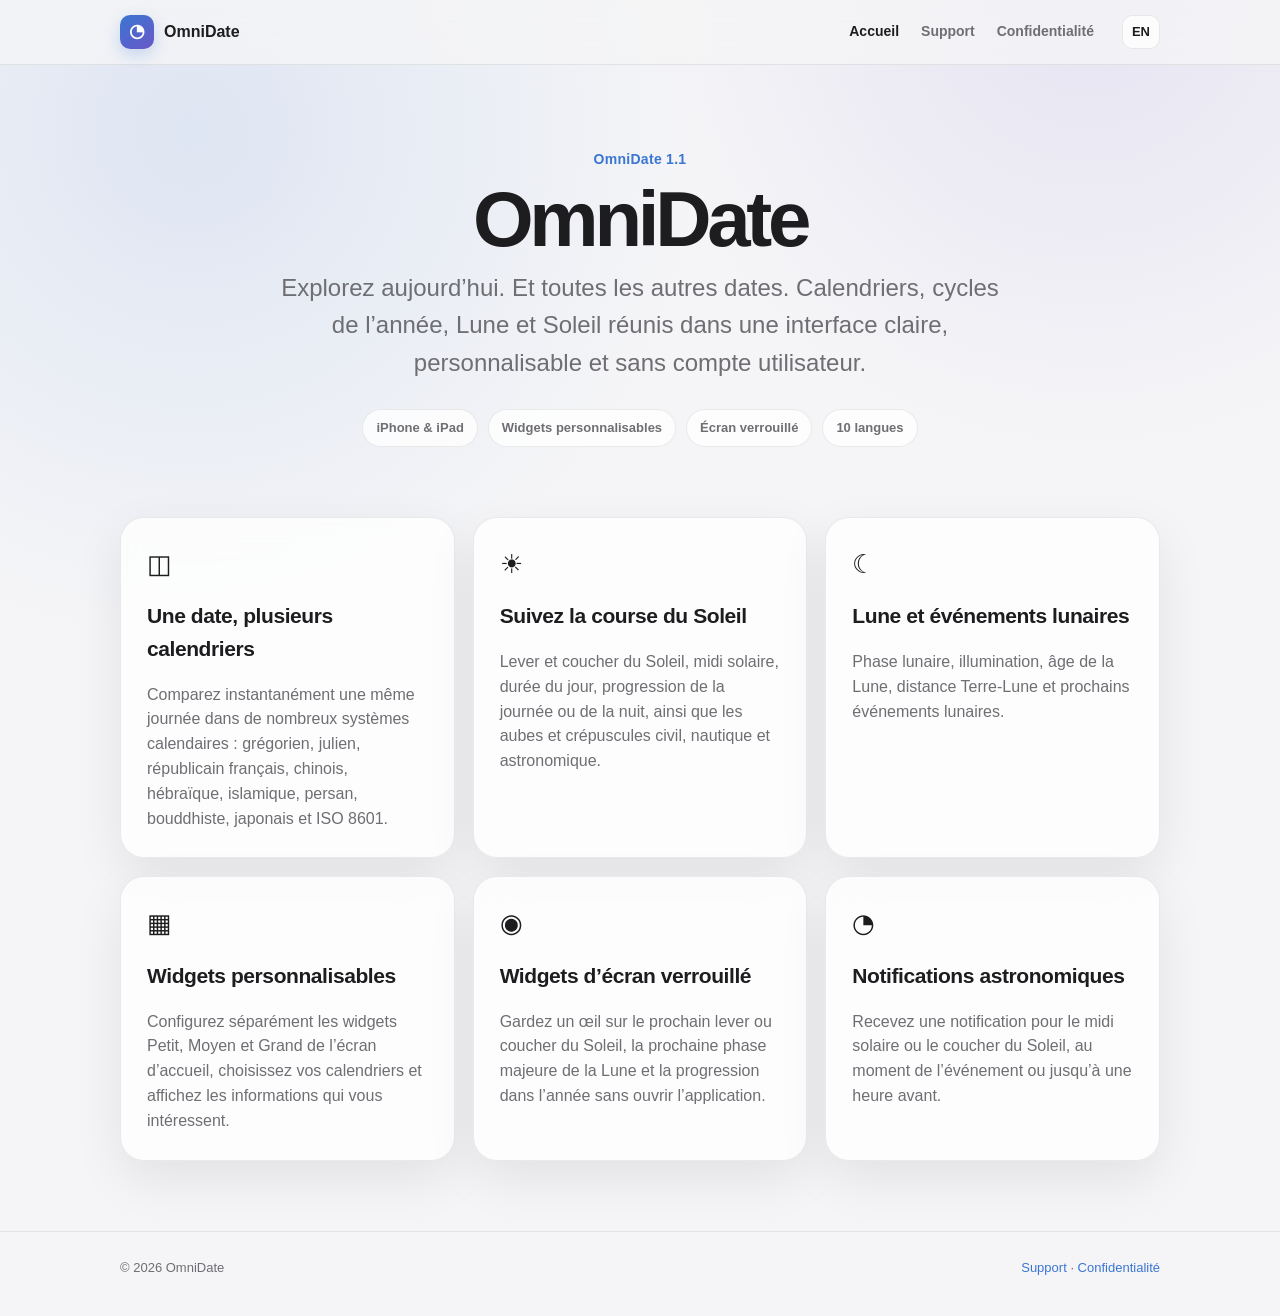
==== index.html @ 92272b12 "Update index for OmniDate 1.1" ====
<!doctype html>
<html lang="fr">
<head>
  <meta charset="utf-8">
  <meta name="viewport" content="width=device-width, initial-scale=1">
  <meta name="description" content="OmniDate — calendriers, Lune, Soleil, widgets et repères temporels sur iPhone et iPad.">
  <title>OmniDate</title>
  <link rel="stylesheet" href="styles.css">
</head>
<body>

<header>
  <div class="wrap">
    <nav aria-label="Navigation principale">
      <a class="brand" href="index.html">
        <span class="logo">◔</span>
        <span>OmniDate</span>
      </a>
      <a class="navlink active" href="index.html">
        <span data-lang="fr">Accueil</span><span data-lang="en">Home</span>
      </a>
      <a class="navlink" href="support.html">Support</a>
      <a class="navlink" href="privacy.html">
        <span data-lang="fr">Confidentialité</span><span data-lang="en">Privacy</span>
      </a>
      <button id="langButton" class="lang" type="button" aria-label="Changer de langue">EN</button>
    </nav>
  </div>
</header>

<main>
  <section class="hero wrap">
    <div class="eyebrow">OmniDate 1.1</div>
    <h1>OmniDate</h1>

    <p class="lead" data-lang="fr">
      Explorez aujourd’hui. Et toutes les autres dates. Calendriers, cycles de l’année,
      Lune et Soleil réunis dans une interface claire, personnalisable et sans compte utilisateur.
    </p>
    <p class="lead" data-lang="en">
      Explore today. And every other date. Calendars, progress through the year,
      Moon and Sun information brought together in a clear, customizable interface with no account required.
    </p>

    <div class="pills">
      <span class="pill">iPhone &amp; iPad</span>
      <span class="pill"><span data-lang="fr">Widgets personnalisables</span><span data-lang="en">Customizable widgets</span></span>
      <span class="pill"><span data-lang="fr">Écran verrouillé</span><span data-lang="en">Lock Screen</span></span>
      <span class="pill"><span data-lang="fr">10 langues</span><span data-lang="en">10 languages</span></span>
    </div>
  </section>

  <section class="wrap grid">
    <article class="card">
      <div class="icon">◫</div>
      <h2 data-lang="fr">Une date, plusieurs calendriers</h2>
      <h2 data-lang="en">One date, multiple calendars</h2>
      <p data-lang="fr">
        Comparez instantanément une même journée dans de nombreux systèmes calendaires :
        grégorien, julien, républicain français, chinois, hébraïque, islamique, persan,
        bouddhiste, japonais et ISO 8601.
      </p>
      <p data-lang="en">
        Instantly compare the same day across many calendar systems, including Gregorian,
        Julian, French Republican, Chinese, Hebrew, Islamic, Persian, Buddhist, Japanese and ISO 8601.
      </p>
    </article>

    <article class="card">
      <div class="icon">☀</div>
      <h2 data-lang="fr">Suivez la course du Soleil</h2>
      <h2 data-lang="en">Follow the Sun</h2>
      <p data-lang="fr">
        Lever et coucher du Soleil, midi solaire, durée du jour, progression de la journée
        ou de la nuit, ainsi que les aubes et crépuscules civil, nautique et astronomique.
      </p>
      <p data-lang="en">
        Sunrise, sunset, solar noon, day length, daytime or nighttime progress,
        plus civil, nautical and astronomical dawn and dusk.
      </p>
    </article>

    <article class="card">
      <div class="icon">☾</div>
      <h2 data-lang="fr">Lune et événements lunaires</h2>
      <h2 data-lang="en">Moon and lunar events</h2>
      <p data-lang="fr">
        Phase lunaire, illumination, âge de la Lune, distance Terre-Lune
        et prochains événements lunaires.
      </p>
      <p data-lang="en">
        Lunar phase, illumination, Moon age, Earth-Moon distance
        and upcoming lunar events.
      </p>
    </article>

    <article class="card">
      <div class="icon">▦</div>
      <h2 data-lang="fr">Widgets personnalisables</h2>
      <h2 data-lang="en">Customizable widgets</h2>
      <p data-lang="fr">
        Configurez séparément les widgets Petit, Moyen et Grand de l’écran d’accueil,
        choisissez vos calendriers et affichez les informations qui vous intéressent.
      </p>
      <p data-lang="en">
        Configure Small, Medium and Large Home Screen widgets independently,
        choose your calendars and display the information that matters to you.
      </p>
    </article>

    <article class="card">
      <div class="icon">◉</div>
      <h2 data-lang="fr">Widgets d’écran verrouillé</h2>
      <h2 data-lang="en">Lock Screen widgets</h2>
      <p data-lang="fr">
        Gardez un œil sur le prochain lever ou coucher du Soleil, la prochaine phase majeure
        de la Lune et la progression dans l’année sans ouvrir l’application.
      </p>
      <p data-lang="en">
        Check the next sunrise or sunset, the next major Moon phase and progress through the year
        without opening the app.
      </p>
    </article>

    <article class="card">
      <div class="icon">◔</div>
      <h2 data-lang="fr">Notifications astronomiques</h2>
      <h2 data-lang="en">Astronomical notifications</h2>
      <p data-lang="fr">
        Recevez une notification pour le midi solaire ou le coucher du Soleil,
        au moment de l’événement ou jusqu’à une heure avant.
      </p>
      <p data-lang="en">
        Receive notifications for solar noon or sunset,
        either at the event or up to one hour beforehand.
      </p>
    </article>
  </section>
</main>

<footer>
  <div class="wrap footerrow">
    <span>© 2026 OmniDate</span>
    <span>
      <a href="support.html">Support</a> ·
      <a href="privacy.html"><span data-lang="fr">Confidentialité</span><span data-lang="en">Privacy</span></a>
    </span>
  </div>
</footer>

<script src="site.js"></script>
</body>
</html>
---- styles.css ----
:root {
  color-scheme: light dark;
  --bg: #f5f5f7;
  --card: rgba(255,255,255,.78);
  --text: #1d1d1f;
  --muted: #6e6e73;
  --line: rgba(0,0,0,.08);
  --accent: #3a76d2;
  --accent2: #6957c8;
  --shadow: 0 18px 50px rgba(0,0,0,.08);
}

@media (prefers-color-scheme: dark) {
  :root {
    --bg: #0d0d0f;
    --card: rgba(28,28,30,.82);
    --text: #f5f5f7;
    --muted: #a1a1a6;
    --line: rgba(255,255,255,.10);
    --shadow: 0 18px 50px rgba(0,0,0,.30);
  }
}

* { box-sizing: border-box; }

html { scroll-behavior: smooth; }

body {
  margin: 0;
  font-family: -apple-system, BlinkMacSystemFont, "Segoe UI", Roboto, Helvetica, Arial, sans-serif;
  color: var(--text);
  background:
    radial-gradient(circle at 15% 10%, rgba(58,118,210,.12), transparent 32rem),
    radial-gradient(circle at 85% 0%, rgba(105,87,200,.11), transparent 28rem),
    var(--bg);
  line-height: 1.55;
}

a { color: var(--accent); text-decoration: none; }
a:hover { text-decoration: underline; }

.wrap {
  width: min(1040px, calc(100% - 40px));
  margin: 0 auto;
}

header {
  position: sticky;
  top: 0;
  z-index: 20;
  backdrop-filter: blur(18px);
  -webkit-backdrop-filter: blur(18px);
  background: color-mix(in srgb, var(--bg) 78%, transparent);
  border-bottom: 1px solid var(--line);
}

nav {
  min-height: 64px;
  display: flex;
  align-items: center;
  gap: 22px;
}

.brand {
  display: inline-flex;
  align-items: center;
  gap: 10px;
  margin-right: auto;
  font-weight: 700;
  color: var(--text);
}

.brand:hover { text-decoration: none; }

.logo {
  width: 34px;
  height: 34px;
  border-radius: 10px;
  display: grid;
  place-items: center;
  background: linear-gradient(145deg, var(--accent), var(--accent2));
  color: white;
  box-shadow: 0 6px 16px rgba(58,118,210,.24);
  font-size: 18px;
}

.navlink {
  color: var(--muted);
  font-size: 14px;
  font-weight: 600;
}

.navlink.active { color: var(--text); }

.hero {
  padding: 84px 0 50px;
  text-align: center;
}

.eyebrow {
  color: var(--accent);
  font-weight: 700;
  letter-spacing: .02em;
  font-size: 14px;
}

h1 {
  margin: 10px 0 12px;
  font-size: clamp(46px, 8vw, 78px);
  line-height: .98;
  letter-spacing: -.055em;
}

.lead {
  width: min(720px, 100%);
  margin: 0 auto;
  color: var(--muted);
  font-size: clamp(19px, 2.4vw, 24px);
}

.pills {
  margin-top: 28px;
  display: flex;
  flex-wrap: wrap;
  gap: 10px;
  justify-content: center;
}

.pill {
  border: 1px solid var(--line);
  background: var(--card);
  border-radius: 999px;
  padding: 8px 13px;
  color: var(--muted);
  font-size: 13px;
  font-weight: 600;
}

.grid {
  display: grid;
  grid-template-columns: repeat(3, 1fr);
  gap: 18px;
  padding: 20px 0 70px;
}

.card {
  border: 1px solid var(--line);
  background: var(--card);
  border-radius: 24px;
  padding: 26px;
  box-shadow: var(--shadow);
  backdrop-filter: blur(16px);
  -webkit-backdrop-filter: blur(16px);
}

.card h2, .content h1, .content h2 { letter-spacing: -.02em; }
.card h2 { margin-top: 0; font-size: 21px; }
.card p { margin-bottom: 0; color: var(--muted); }

.icon {
  font-size: 26px;
  margin-bottom: 16px;
}

.content {
  width: min(820px, calc(100% - 40px));
  margin: 58px auto 80px;
}

.content h1 {
  font-size: clamp(38px, 6vw, 56px);
  margin-bottom: 12px;
}

.content h2 {
  margin-top: 38px;
  font-size: 24px;
}

.content p, .content li {
  color: var(--muted);
}

.notice {
  margin: 24px 0;
  padding: 18px 20px;
  border-left: 4px solid var(--accent);
  background: var(--card);
  border-radius: 0 16px 16px 0;
}

.actions {
  display: flex;
  flex-wrap: wrap;
  gap: 12px;
  margin: 28px 0;
}

.button {
  display: inline-flex;
  align-items: center;
  justify-content: center;
  padding: 11px 16px;
  border-radius: 12px;
  background: var(--accent);
  color: white;
  font-weight: 700;
}

.button.secondary {
  color: var(--text);
  background: var(--card);
  border: 1px solid var(--line);
}

.button:hover { text-decoration: none; filter: brightness(.98); }

.lang {
  margin-left: 6px;
  border: 1px solid var(--line);
  background: var(--card);
  color: var(--text);
  border-radius: 10px;
  padding: 6px 9px;
  font: inherit;
  font-size: 13px;
  font-weight: 700;
  cursor: pointer;
}

[data-lang="en"] { display: none; }
body.en [data-lang="fr"] { display: none; }
body.en [data-lang="en"] { display: block; }
body.en span[data-lang="en"], body.en a[data-lang="en"] { display: inline; }

footer {
  border-top: 1px solid var(--line);
  color: var(--muted);
  font-size: 13px;
  padding: 26px 0 38px;
}

.footerrow {
  display: flex;
  justify-content: space-between;
  gap: 18px;
  flex-wrap: wrap;
}

@media (max-width: 760px) {
  nav { gap: 12px; }
  .navlink { display: none; }
  .grid { grid-template-columns: 1fr; }
  .hero { padding-top: 58px; }
  .card { padding: 22px; }
}
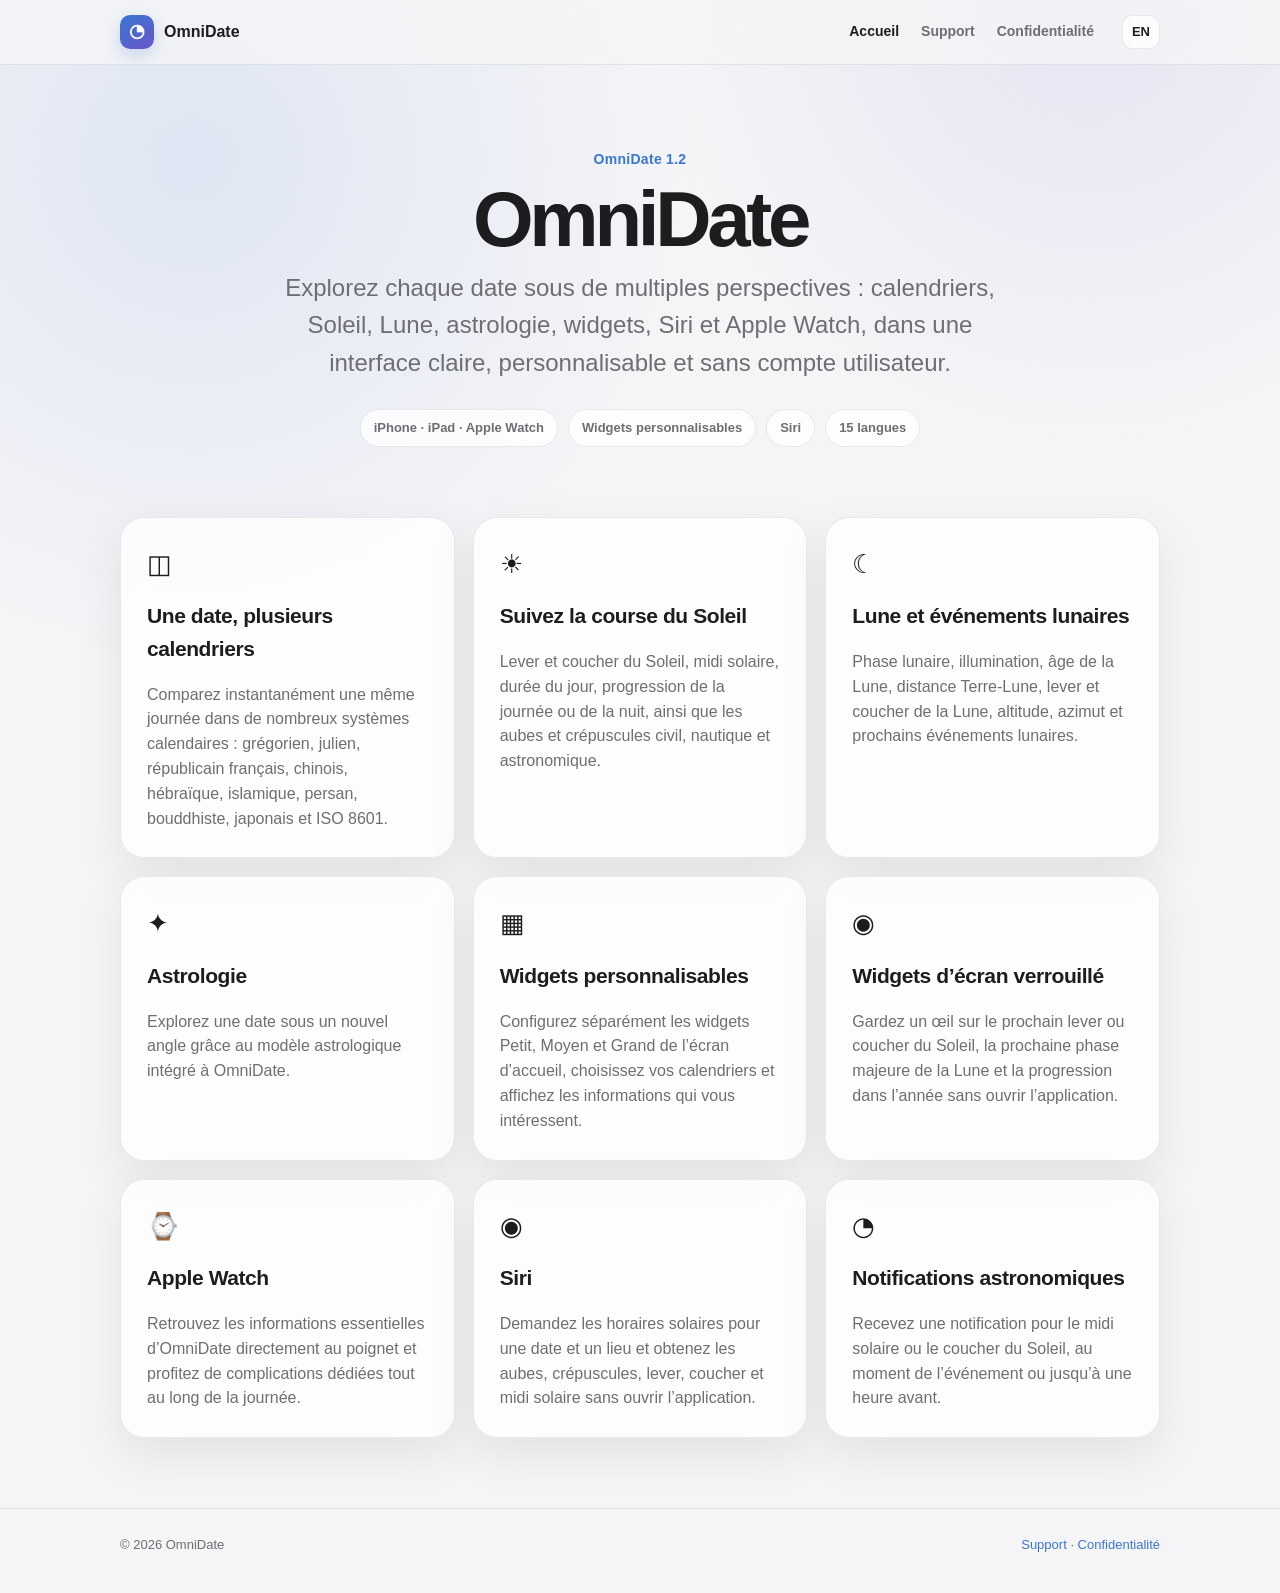
==== commit 27c5b1aa: "Add files via upload Update website for OmniDate 1.2" ====
--- a/index.html
+++ b/index.html
@@ -3,7 +3,7 @@
 <head>
   <meta charset="utf-8">
   <meta name="viewport" content="width=device-width, initial-scale=1">
-  <meta name="description" content="OmniDate — calendriers, Lune, Soleil, widgets et repères temporels sur iPhone et iPad.">
+  <meta name="description" content="OmniDate — calendriers, Soleil, Lune, astrologie, widgets, Siri et Apple Watch. Explorez chaque date sous de multiples perspectives.">
   <title>OmniDate</title>
   <link rel="stylesheet" href="styles.css">
 </head>
@@ -30,23 +30,23 @@
 
 <main>
   <section class="hero wrap">
-    <div class="eyebrow">OmniDate 1.1</div>
+    <div class="eyebrow">OmniDate 1.2</div>
     <h1>OmniDate</h1>
 
     <p class="lead" data-lang="fr">
-      Explorez aujourd’hui. Et toutes les autres dates. Calendriers, cycles de l’année,
-      Lune et Soleil réunis dans une interface claire, personnalisable et sans compte utilisateur.
+      Explorez chaque date sous de multiples perspectives : calendriers, Soleil, Lune, astrologie,
+      widgets, Siri et Apple Watch, dans une interface claire, personnalisable et sans compte utilisateur.
     </p>
     <p class="lead" data-lang="en">
-      Explore today. And every other date. Calendars, progress through the year,
-      Moon and Sun information brought together in a clear, customizable interface with no account required.
+      Explore every date from multiple perspectives: calendars, Sun, Moon, astrology,
+      widgets, Siri and Apple Watch, in a clear, customizable interface with no account required.
     </p>
 
     <div class="pills">
-      <span class="pill">iPhone &amp; iPad</span>
+      <span class="pill">iPhone · iPad · Apple Watch</span>
       <span class="pill"><span data-lang="fr">Widgets personnalisables</span><span data-lang="en">Customizable widgets</span></span>
-      <span class="pill"><span data-lang="fr">Écran verrouillé</span><span data-lang="en">Lock Screen</span></span>
-      <span class="pill"><span data-lang="fr">10 langues</span><span data-lang="en">10 languages</span></span>
+      <span class="pill">Siri</span>
+      <span class="pill"><span data-lang="fr">15 langues</span><span data-lang="en">15 languages</span></span>
     </div>
   </section>
 
@@ -85,12 +85,24 @@
       <h2 data-lang="fr">Lune et événements lunaires</h2>
       <h2 data-lang="en">Moon and lunar events</h2>
       <p data-lang="fr">
-        Phase lunaire, illumination, âge de la Lune, distance Terre-Lune
-        et prochains événements lunaires.
+        Phase lunaire, illumination, âge de la Lune, distance Terre-Lune,
+        lever et coucher de la Lune, altitude, azimut et prochains événements lunaires.
       </p>
       <p data-lang="en">
-        Lunar phase, illumination, Moon age, Earth-Moon distance
-        and upcoming lunar events.
+        Lunar phase, illumination, Moon age, Earth-Moon distance,
+        moonrise, moonset, altitude, azimuth and upcoming lunar events.
+      </p>
+    </article>
+
+    <article class="card">
+      <div class="icon">✦</div>
+      <h2 data-lang="fr">Astrologie</h2>
+      <h2 data-lang="en">Astrology</h2>
+      <p data-lang="fr">
+        Explorez une date sous un nouvel angle grâce au modèle astrologique intégré à OmniDate.
+      </p>
+      <p data-lang="en">
+        Explore a date from a new perspective with OmniDate’s built-in astrology model.
       </p>
     </article>
 
@@ -123,6 +135,32 @@
     </article>
 
     <article class="card">
+      <div class="icon">⌚</div>
+      <h2>Apple Watch</h2>
+      <p data-lang="fr">
+        Retrouvez les informations essentielles d’OmniDate directement au poignet
+        et profitez de complications dédiées tout au long de la journée.
+      </p>
+      <p data-lang="en">
+        Access essential OmniDate information right on your wrist
+        and use dedicated complications throughout the day.
+      </p>
+    </article>
+
+    <article class="card">
+      <div class="icon">◉</div>
+      <h2>Siri</h2>
+      <p data-lang="fr">
+        Demandez les horaires solaires pour une date et un lieu et obtenez
+        les aubes, crépuscules, lever, coucher et midi solaire sans ouvrir l’application.
+      </p>
+      <p data-lang="en">
+        Ask for solar times for any date and location and get dawn, dusk,
+        sunrise, sunset and solar noon without opening the app.
+      </p>
+    </article>
+
+    <article class="card">
       <div class="icon">◔</div>
       <h2 data-lang="fr">Notifications astronomiques</h2>
       <h2 data-lang="en">Astronomical notifications</h2>
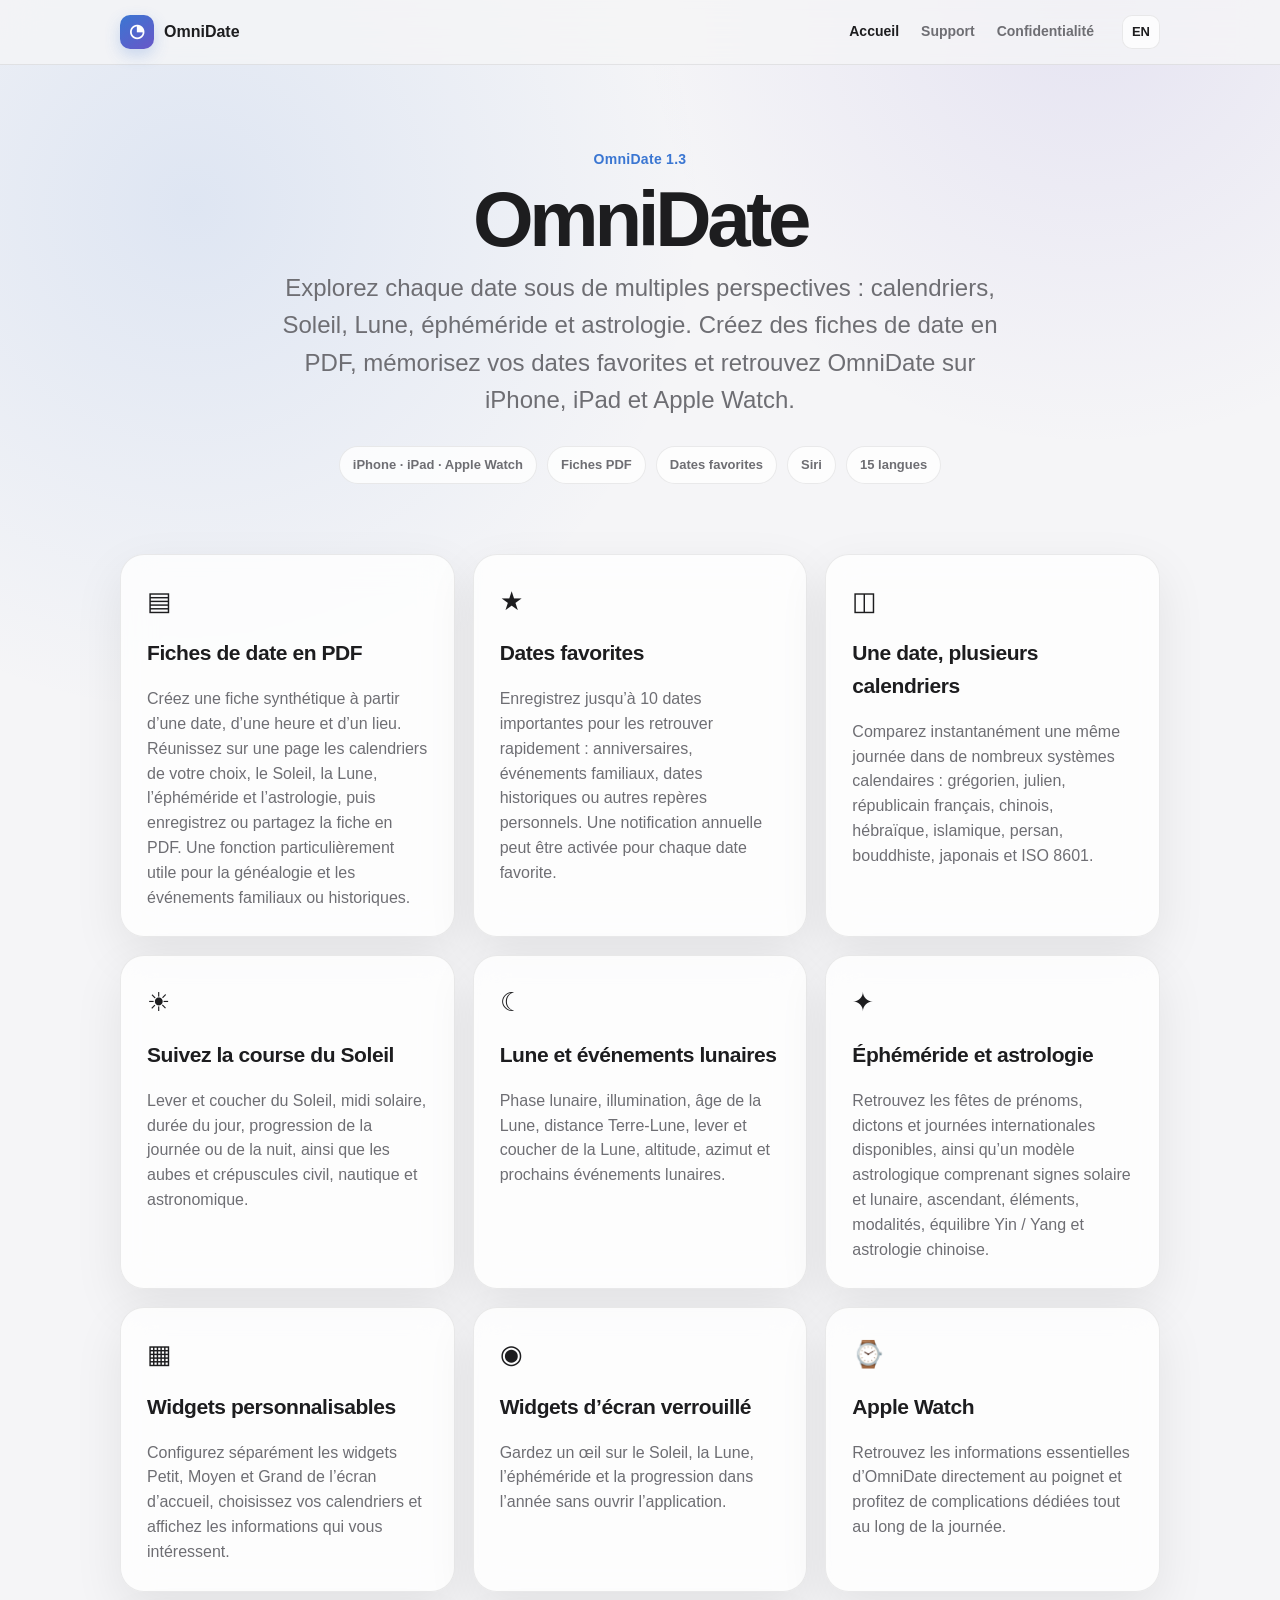
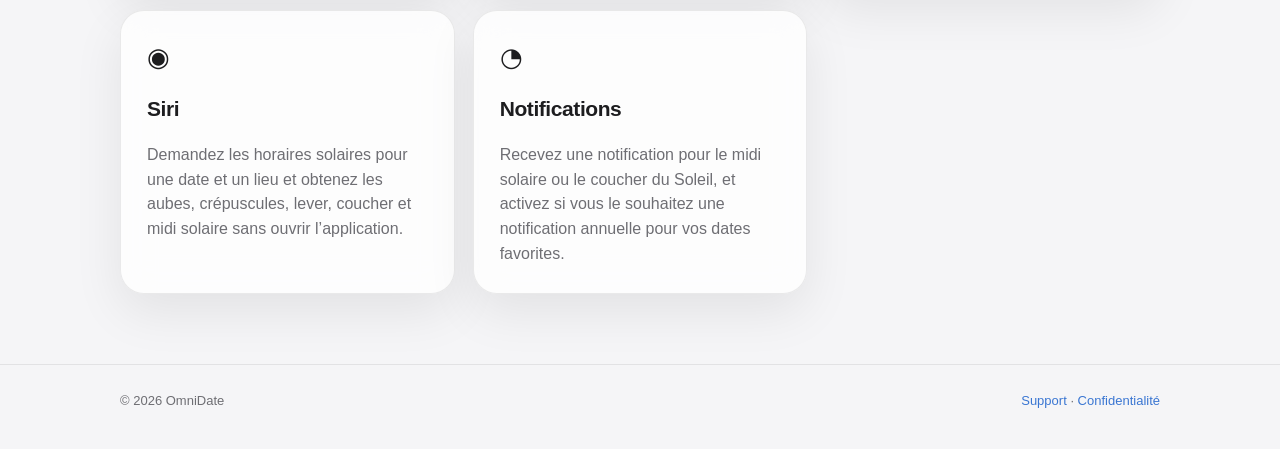
==== commit 579d8b65: "Version 1.3 (17)" ====
--- a/index.html
+++ b/index.html
@@ -3,7 +3,7 @@
 <head>
   <meta charset="utf-8">
   <meta name="viewport" content="width=device-width, initial-scale=1">
-  <meta name="description" content="OmniDate — calendriers, Soleil, Lune, astrologie, widgets, Siri et Apple Watch. Explorez chaque date sous de multiples perspectives.">
+  <meta name="description" content="OmniDate — calendriers, fiches de date PDF, dates favorites, Soleil, Lune, éphéméride, astrologie, widgets, Siri et Apple Watch.">
   <title>OmniDate</title>
   <link rel="stylesheet" href="styles.css">
 </head>
@@ -30,21 +30,22 @@
 
 <main>
   <section class="hero wrap">
-    <div class="eyebrow">OmniDate 1.2</div>
+    <div class="eyebrow">OmniDate 1.3</div>
     <h1>OmniDate</h1>
 
     <p class="lead" data-lang="fr">
-      Explorez chaque date sous de multiples perspectives : calendriers, Soleil, Lune, astrologie,
-      widgets, Siri et Apple Watch, dans une interface claire, personnalisable et sans compte utilisateur.
+      Explorez chaque date sous de multiples perspectives : calendriers, Soleil, Lune, éphéméride et astrologie.
+      Créez des fiches de date en PDF, mémorisez vos dates favorites et retrouvez OmniDate sur iPhone, iPad et Apple Watch.
     </p>
     <p class="lead" data-lang="en">
-      Explore every date from multiple perspectives: calendars, Sun, Moon, astrology,
-      widgets, Siri and Apple Watch, in a clear, customizable interface with no account required.
+      Explore every date from multiple perspectives: calendars, Sun, Moon, ephemeris and astrology.
+      Create PDF date sheets, save favourite dates and use OmniDate on iPhone, iPad and Apple Watch.
     </p>
 
     <div class="pills">
       <span class="pill">iPhone · iPad · Apple Watch</span>
-      <span class="pill"><span data-lang="fr">Widgets personnalisables</span><span data-lang="en">Customizable widgets</span></span>
+      <span class="pill"><span data-lang="fr">Fiches PDF</span><span data-lang="en">PDF date sheets</span></span>
+      <span class="pill"><span data-lang="fr">Dates favorites</span><span data-lang="en">Favourite dates</span></span>
       <span class="pill">Siri</span>
       <span class="pill"><span data-lang="fr">15 langues</span><span data-lang="en">15 languages</span></span>
     </div>
@@ -52,6 +53,39 @@
 
   <section class="wrap grid">
     <article class="card">
+      <div class="icon">▤</div>
+      <h2 data-lang="fr">Fiches de date en PDF</h2>
+      <h2 data-lang="en">PDF date sheets</h2>
+      <p data-lang="fr">
+        Créez une fiche synthétique à partir d’une date, d’une heure et d’un lieu.
+        Réunissez sur une page les calendriers de votre choix, le Soleil, la Lune,
+        l’éphéméride et l’astrologie, puis enregistrez ou partagez la fiche en PDF.
+        Une fonction particulièrement utile pour la généalogie et les événements familiaux ou historiques.
+      </p>
+      <p data-lang="en">
+        Create a clear date sheet from a date, time and place. Bring together your chosen calendars,
+        Sun, Moon, ephemeris and astrology on one page, then save or share it as a PDF.
+        It is especially useful for genealogy and family or historical events.
+      </p>
+    </article>
+
+    <article class="card">
+      <div class="icon">★</div>
+      <h2 data-lang="fr">Dates favorites</h2>
+      <h2 data-lang="en">Favourite dates</h2>
+      <p data-lang="fr">
+        Enregistrez jusqu’à 10 dates importantes pour les retrouver rapidement :
+        anniversaires, événements familiaux, dates historiques ou autres repères personnels.
+        Une notification annuelle peut être activée pour chaque date favorite.
+      </p>
+      <p data-lang="en">
+        Save up to 10 important dates for quick access: birthdays, family events,
+        historical dates or other personal milestones. An annual notification can be enabled
+        for each favourite date.
+      </p>
+    </article>
+
+    <article class="card">
       <div class="icon">◫</div>
       <h2 data-lang="fr">Une date, plusieurs calendriers</h2>
       <h2 data-lang="en">One date, multiple calendars</h2>
@@ -96,13 +130,17 @@
 
     <article class="card">
       <div class="icon">✦</div>
-      <h2 data-lang="fr">Astrologie</h2>
-      <h2 data-lang="en">Astrology</h2>
-      <p data-lang="fr">
-        Explorez une date sous un nouvel angle grâce au modèle astrologique intégré à OmniDate.
-      </p>
-      <p data-lang="en">
-        Explore a date from a new perspective with OmniDate’s built-in astrology model.
+      <h2 data-lang="fr">Éphéméride et astrologie</h2>
+      <h2 data-lang="en">Ephemeris and astrology</h2>
+      <p data-lang="fr">
+        Retrouvez les fêtes de prénoms, dictons et journées internationales disponibles,
+        ainsi qu’un modèle astrologique comprenant signes solaire et lunaire, ascendant,
+        éléments, modalités, équilibre Yin / Yang et astrologie chinoise.
+      </p>
+      <p data-lang="en">
+        View available name days, sayings and international observances, together with
+        astrology information including Sun and Moon signs, Ascendant, elements, modalities,
+        Yin / Yang balance and Chinese astrology.
       </p>
     </article>
 
@@ -125,11 +163,11 @@
       <h2 data-lang="fr">Widgets d’écran verrouillé</h2>
       <h2 data-lang="en">Lock Screen widgets</h2>
       <p data-lang="fr">
-        Gardez un œil sur le prochain lever ou coucher du Soleil, la prochaine phase majeure
-        de la Lune et la progression dans l’année sans ouvrir l’application.
-      </p>
-      <p data-lang="en">
-        Check the next sunrise or sunset, the next major Moon phase and progress through the year
+        Gardez un œil sur le Soleil, la Lune, l’éphéméride et la progression dans l’année
+        sans ouvrir l’application.
+      </p>
+      <p data-lang="en">
+        Keep an eye on Sun, Moon, ephemeris information and progress through the year
         without opening the app.
       </p>
     </article>
@@ -162,15 +200,15 @@
 
     <article class="card">
       <div class="icon">◔</div>
-      <h2 data-lang="fr">Notifications astronomiques</h2>
-      <h2 data-lang="en">Astronomical notifications</h2>
+      <h2 data-lang="fr">Notifications</h2>
+      <h2 data-lang="en">Notifications</h2>
       <p data-lang="fr">
         Recevez une notification pour le midi solaire ou le coucher du Soleil,
-        au moment de l’événement ou jusqu’à une heure avant.
-      </p>
-      <p data-lang="en">
-        Receive notifications for solar noon or sunset,
-        either at the event or up to one hour beforehand.
+        et activez si vous le souhaitez une notification annuelle pour vos dates favorites.
+      </p>
+      <p data-lang="en">
+        Receive notifications for solar noon or sunset, and optionally enable
+        an annual notification for your favourite dates.
       </p>
     </article>
   </section>
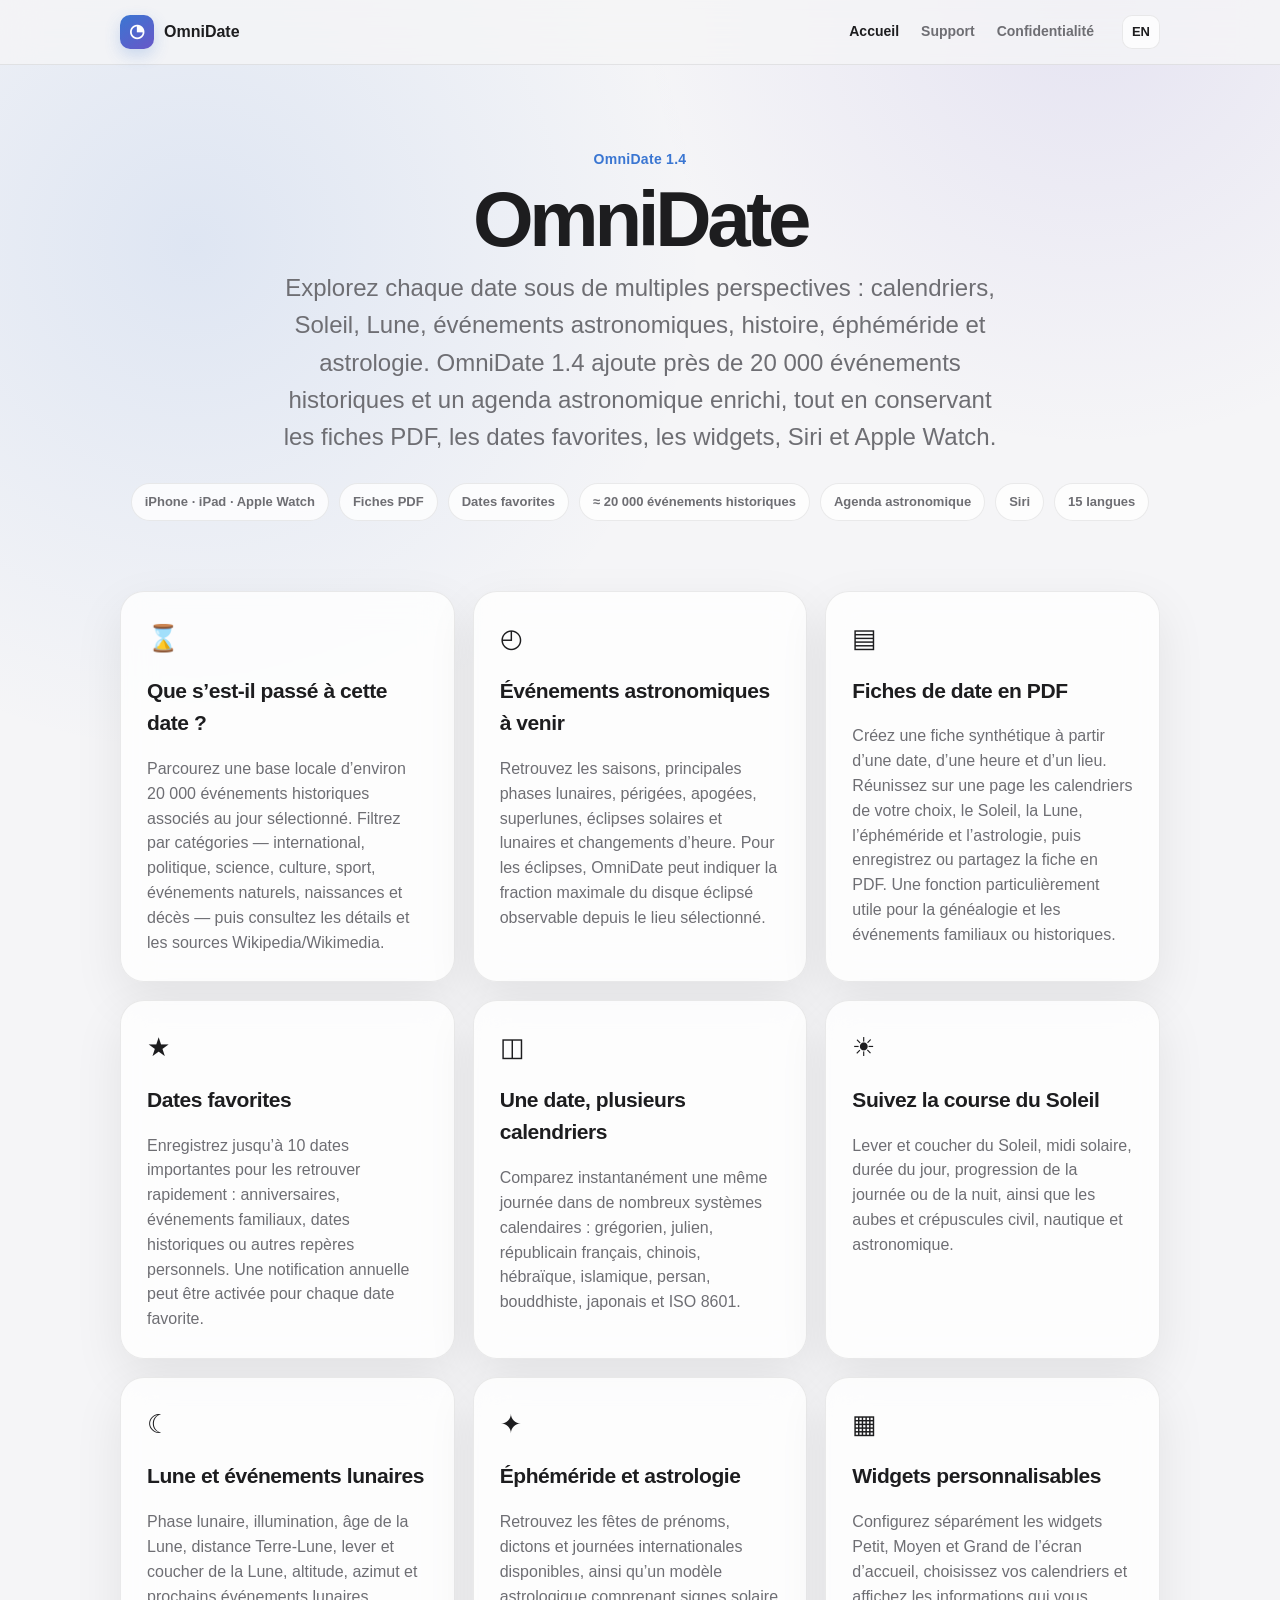
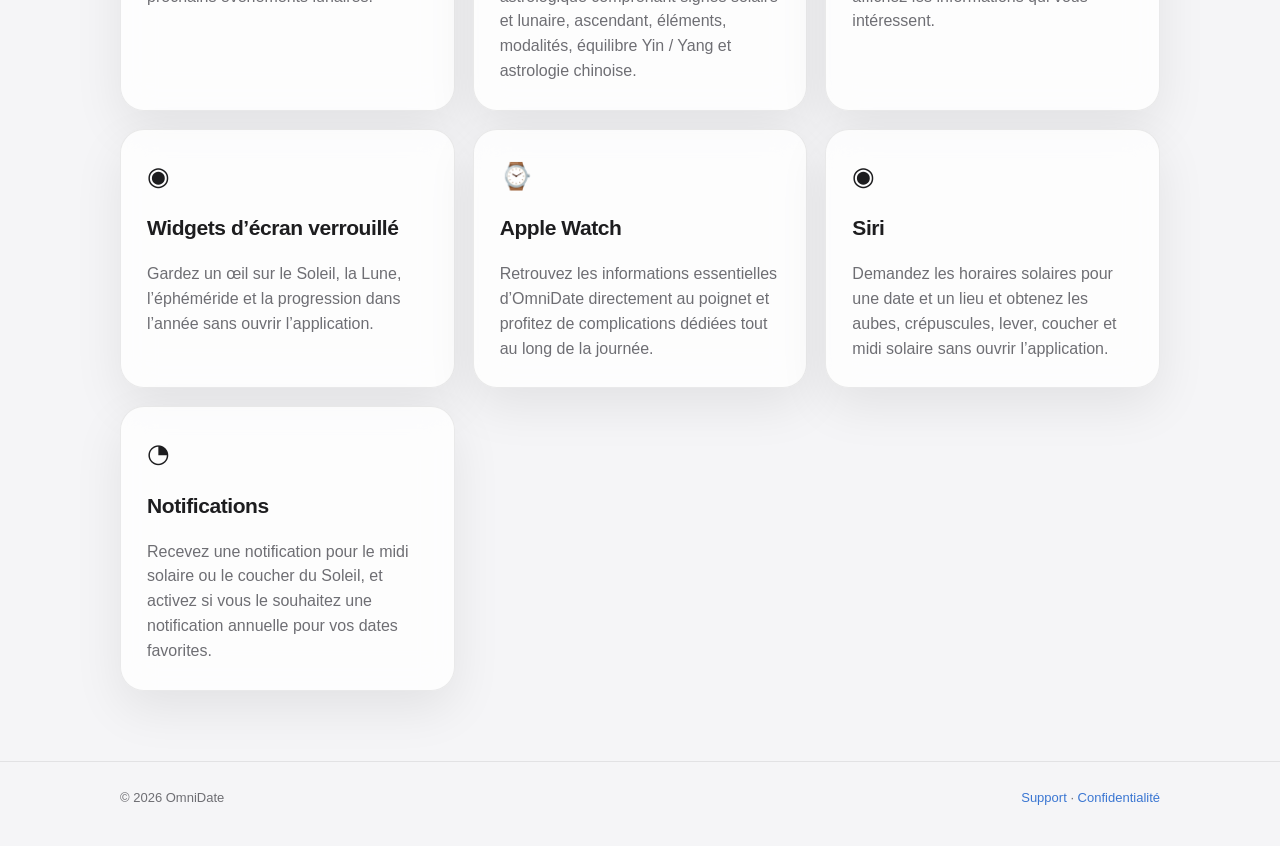
==== commit e93e8392: "Add files via upload" ====
--- a/index.html
+++ b/index.html
@@ -3,7 +3,7 @@
 <head>
   <meta charset="utf-8">
   <meta name="viewport" content="width=device-width, initial-scale=1">
-  <meta name="description" content="OmniDate — calendriers, fiches de date PDF, dates favorites, Soleil, Lune, éphéméride, astrologie, widgets, Siri et Apple Watch.">
+  <meta name="description" content="OmniDate — calendriers, Soleil, Lune, événements astronomiques, près de 20 000 événements historiques, éphéméride, astrologie, widgets, Siri et Apple Watch.">
   <title>OmniDate</title>
   <link rel="stylesheet" href="styles.css">
 </head>
@@ -30,28 +30,66 @@
 
 <main>
   <section class="hero wrap">
-    <div class="eyebrow">OmniDate 1.3</div>
+    <div class="eyebrow">OmniDate 1.4</div>
     <h1>OmniDate</h1>
 
     <p class="lead" data-lang="fr">
-      Explorez chaque date sous de multiples perspectives : calendriers, Soleil, Lune, éphéméride et astrologie.
-      Créez des fiches de date en PDF, mémorisez vos dates favorites et retrouvez OmniDate sur iPhone, iPad et Apple Watch.
+      Explorez chaque date sous de multiples perspectives : calendriers, Soleil, Lune, événements astronomiques,
+      histoire, éphéméride et astrologie. OmniDate 1.4 ajoute près de 20 000 événements historiques
+      et un agenda astronomique enrichi, tout en conservant les fiches PDF, les dates favorites,
+      les widgets, Siri et Apple Watch.
     </p>
     <p class="lead" data-lang="en">
-      Explore every date from multiple perspectives: calendars, Sun, Moon, ephemeris and astrology.
-      Create PDF date sheets, save favourite dates and use OmniDate on iPhone, iPad and Apple Watch.
+      Explore every date from multiple perspectives: calendars, Sun, Moon, astronomical events,
+      history, ephemeris and astrology. OmniDate 1.4 adds nearly 20,000 historical events
+      and an expanded astronomical agenda, while keeping PDF date sheets, favourite dates,
+      widgets, Siri and Apple Watch.
     </p>
 
     <div class="pills">
       <span class="pill">iPhone · iPad · Apple Watch</span>
       <span class="pill"><span data-lang="fr">Fiches PDF</span><span data-lang="en">PDF date sheets</span></span>
       <span class="pill"><span data-lang="fr">Dates favorites</span><span data-lang="en">Favourite dates</span></span>
+      <span class="pill"><span data-lang="fr">≈ 20 000 événements historiques</span><span data-lang="en">≈ 20,000 historical events</span></span>
+      <span class="pill"><span data-lang="fr">Agenda astronomique</span><span data-lang="en">Astronomical agenda</span></span>
       <span class="pill">Siri</span>
       <span class="pill"><span data-lang="fr">15 langues</span><span data-lang="en">15 languages</span></span>
     </div>
   </section>
 
   <section class="wrap grid">
+    <article class="card">
+      <div class="icon">⌛</div>
+      <h2 data-lang="fr">Que s’est-il passé à cette date ?</h2>
+      <h2 data-lang="en">What happened on this date?</h2>
+      <p data-lang="fr">
+        Parcourez une base locale d’environ 20 000 événements historiques associés au jour sélectionné.
+        Filtrez par catégories — international, politique, science, culture, sport, événements naturels,
+        naissances et décès — puis consultez les détails et les sources Wikipedia/Wikimedia.
+      </p>
+      <p data-lang="en">
+        Browse a local database of about 20,000 historical events associated with the selected day.
+        Filter by category — international, politics, science, culture, sport, natural events, births and deaths —
+        then view details and Wikipedia/Wikimedia sources.
+      </p>
+    </article>
+
+    <article class="card">
+      <div class="icon">◴</div>
+      <h2 data-lang="fr">Événements astronomiques à venir</h2>
+      <h2 data-lang="en">Upcoming astronomical events</h2>
+      <p data-lang="fr">
+        Retrouvez les saisons, principales phases lunaires, périgées, apogées, superlunes,
+        éclipses solaires et lunaires et changements d’heure. Pour les éclipses, OmniDate peut
+        indiquer la fraction maximale du disque éclipsé observable depuis le lieu sélectionné.
+      </p>
+      <p data-lang="en">
+        View seasons, major Moon phases, perigees, apogees, supermoons,
+        solar and lunar eclipses and civil-time changes. For eclipses, OmniDate can show
+        the maximum fraction of the eclipsed disc observable from the selected location.
+      </p>
+    </article>
+
     <article class="card">
       <div class="icon">▤</div>
       <h2 data-lang="fr">Fiches de date en PDF</h2>
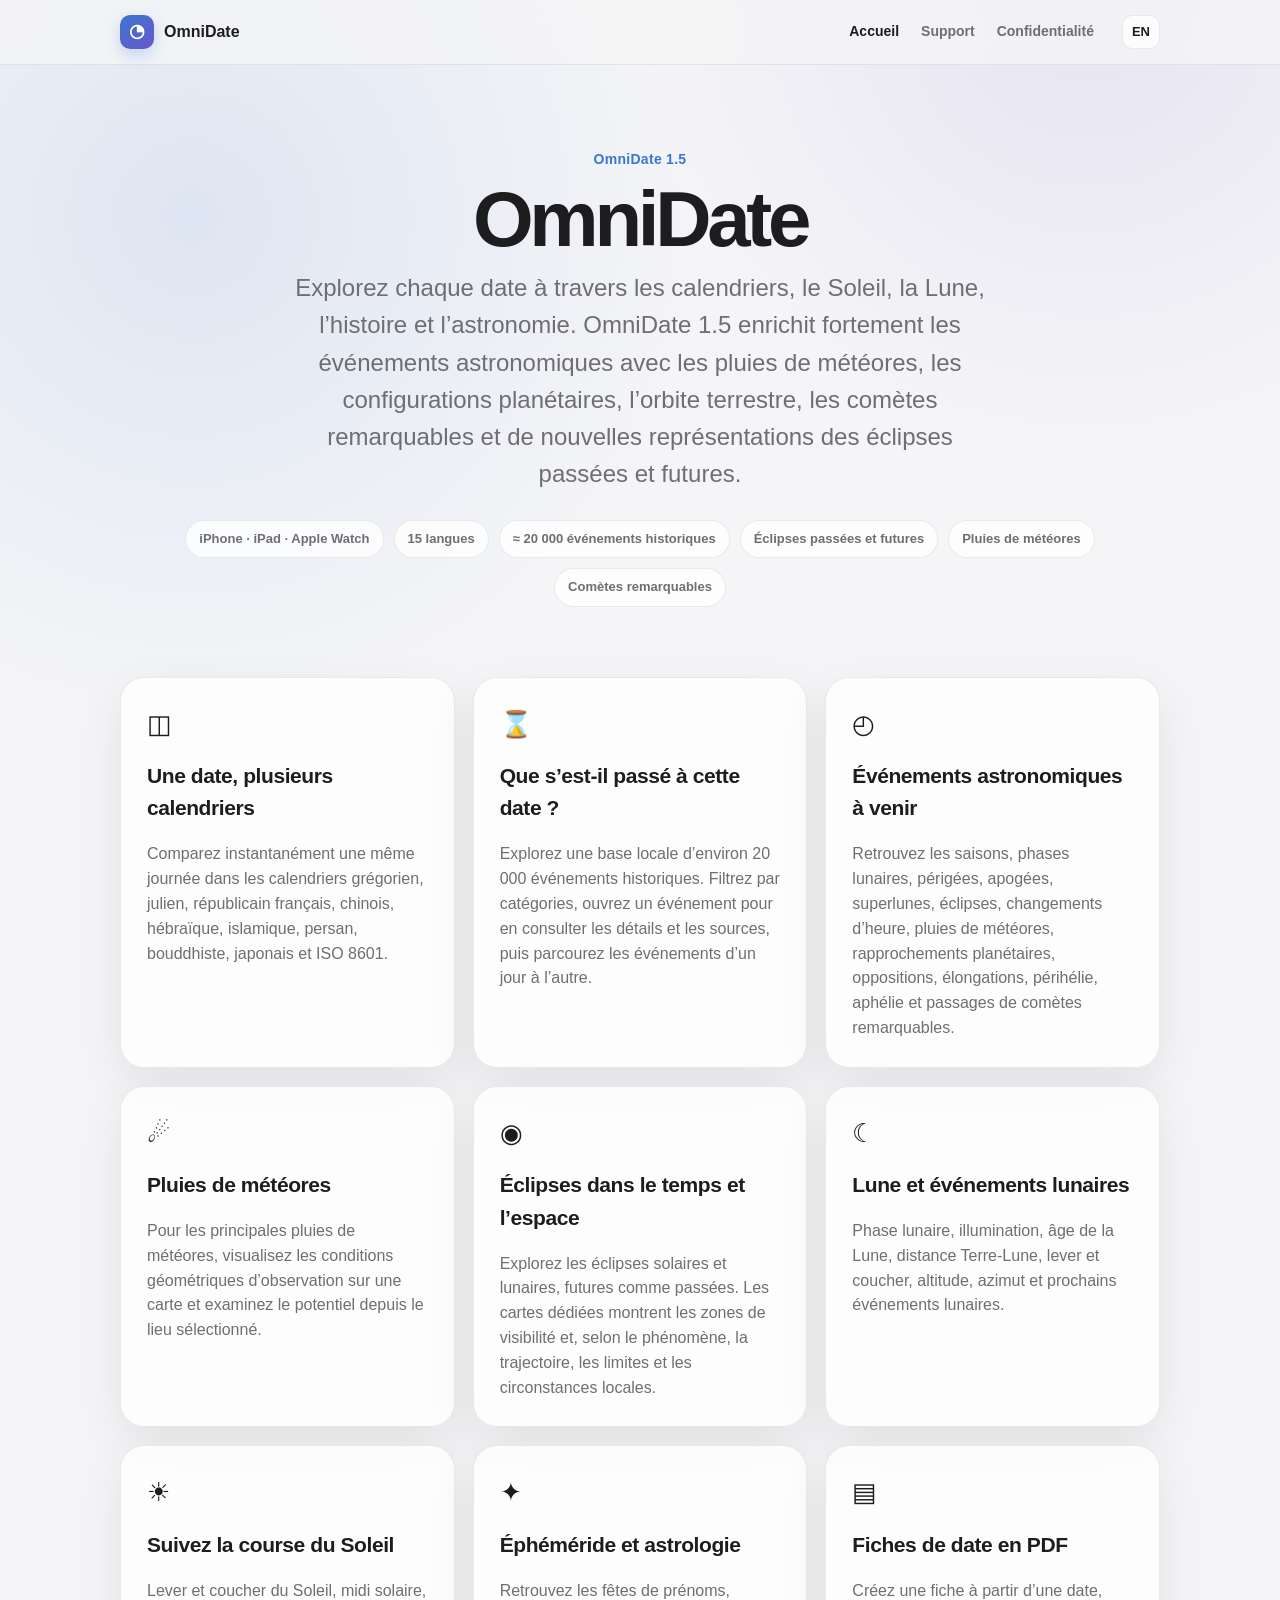
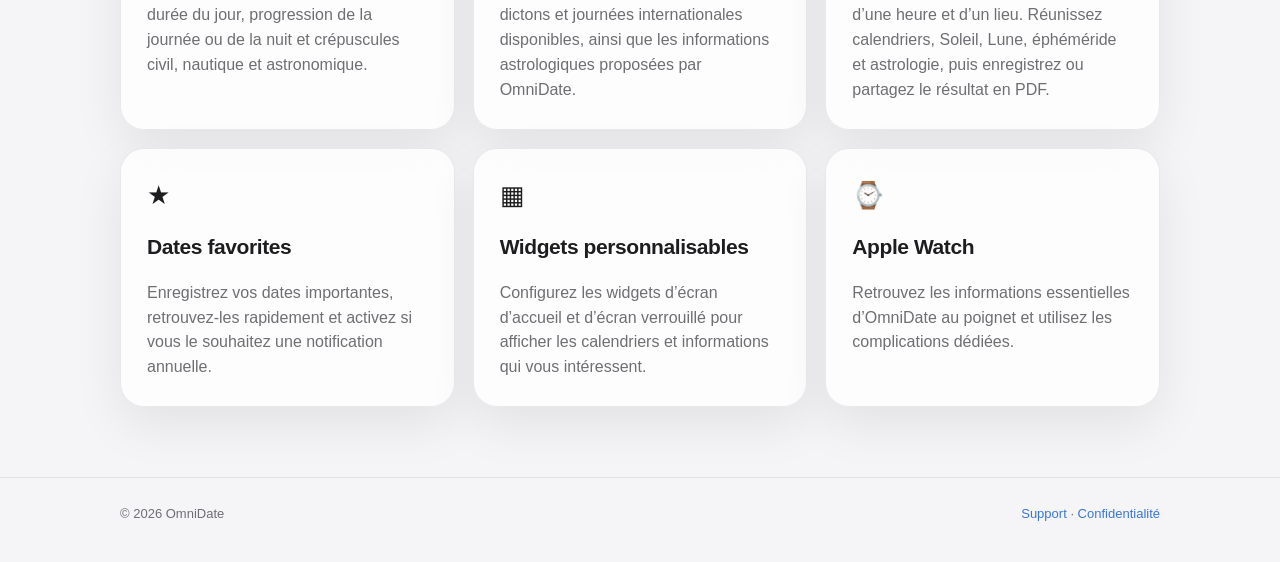
==== commit 190fda04: "Add files via upload OmniDate - Version 1.5 (60)" ====
--- a/index.html
+++ b/index.html
@@ -3,265 +3,63 @@
 <head>
   <meta charset="utf-8">
   <meta name="viewport" content="width=device-width, initial-scale=1">
-  <meta name="description" content="OmniDate — calendriers, Soleil, Lune, événements astronomiques, près de 20 000 événements historiques, éphéméride, astrologie, widgets, Siri et Apple Watch.">
+  <meta name="description" content="OmniDate 1.5 — calendriers, Soleil, Lune, histoire, éclipses, pluies de météores, planètes, orbite terrestre et comètes remarquables.">
   <title>OmniDate</title>
   <link rel="stylesheet" href="styles.css">
 </head>
 <body>
-
-<header>
-  <div class="wrap">
-    <nav aria-label="Navigation principale">
-      <a class="brand" href="index.html">
-        <span class="logo">◔</span>
-        <span>OmniDate</span>
-      </a>
-      <a class="navlink active" href="index.html">
-        <span data-lang="fr">Accueil</span><span data-lang="en">Home</span>
-      </a>
-      <a class="navlink" href="support.html">Support</a>
-      <a class="navlink" href="privacy.html">
-        <span data-lang="fr">Confidentialité</span><span data-lang="en">Privacy</span>
-      </a>
-      <button id="langButton" class="lang" type="button" aria-label="Changer de langue">EN</button>
-    </nav>
-  </div>
-</header>
+<header><div class="wrap"><nav aria-label="Navigation principale">
+  <a class="brand" href="index.html"><span class="logo">◔</span><span>OmniDate</span></a>
+  <a class="navlink active" href="index.html"><span data-lang="fr">Accueil</span><span data-lang="en">Home</span></a>
+  <a class="navlink" href="support.html">Support</a>
+  <a class="navlink" href="privacy.html"><span data-lang="fr">Confidentialité</span><span data-lang="en">Privacy</span></a>
+  <button id="langButton" class="lang" type="button" aria-label="Changer de langue">EN</button>
+</nav></div></header>
 
 <main>
-  <section class="hero wrap">
-    <div class="eyebrow">OmniDate 1.4</div>
-    <h1>OmniDate</h1>
+<section class="hero wrap">
+  <div class="eyebrow">OmniDate 1.5</div>
+  <h1>OmniDate</h1>
+  <p class="lead" data-lang="fr">Explorez chaque date à travers les calendriers, le Soleil, la Lune, l’histoire et l’astronomie. OmniDate 1.5 enrichit fortement les événements astronomiques avec les pluies de météores, les configurations planétaires, l’orbite terrestre, les comètes remarquables et de nouvelles représentations des éclipses passées et futures.</p>
+  <p class="lead" data-lang="en">Explore every date through calendars, the Sun, the Moon, history and astronomy. OmniDate 1.5 greatly expands astronomical events with meteor showers, planetary configurations, Earth-orbit events, notable comets and new visualisations of both past and future eclipses.</p>
+  <div class="pills">
+    <span class="pill">iPhone · iPad · Apple Watch</span>
+    <span class="pill"><span data-lang="fr">15 langues</span><span data-lang="en">15 languages</span></span>
+    <span class="pill"><span data-lang="fr">≈ 20 000 événements historiques</span><span data-lang="en">≈ 20,000 historical events</span></span>
+    <span class="pill"><span data-lang="fr">Éclipses passées et futures</span><span data-lang="en">Past and future eclipses</span></span>
+    <span class="pill"><span data-lang="fr">Pluies de météores</span><span data-lang="en">Meteor showers</span></span>
+    <span class="pill"><span data-lang="fr">Comètes remarquables</span><span data-lang="en">Notable comets</span></span>
+  </div>
+</section>
 
-    <p class="lead" data-lang="fr">
-      Explorez chaque date sous de multiples perspectives : calendriers, Soleil, Lune, événements astronomiques,
-      histoire, éphéméride et astrologie. OmniDate 1.4 ajoute près de 20 000 événements historiques
-      et un agenda astronomique enrichi, tout en conservant les fiches PDF, les dates favorites,
-      les widgets, Siri et Apple Watch.
-    </p>
-    <p class="lead" data-lang="en">
-      Explore every date from multiple perspectives: calendars, Sun, Moon, astronomical events,
-      history, ephemeris and astrology. OmniDate 1.4 adds nearly 20,000 historical events
-      and an expanded astronomical agenda, while keeping PDF date sheets, favourite dates,
-      widgets, Siri and Apple Watch.
-    </p>
+<section class="wrap grid">
+  <article class="card"><div class="icon">◫</div><h2 data-lang="fr">Une date, plusieurs calendriers</h2><h2 data-lang="en">One date, multiple calendars</h2><p data-lang="fr">Comparez instantanément une même journée dans les calendriers grégorien, julien, républicain français, chinois, hébraïque, islamique, persan, bouddhiste, japonais et ISO 8601.</p><p data-lang="en">Instantly compare the same day across Gregorian, Julian, French Republican, Chinese, Hebrew, Islamic, Persian, Buddhist, Japanese and ISO 8601 calendars.</p></article>
 
-    <div class="pills">
-      <span class="pill">iPhone · iPad · Apple Watch</span>
-      <span class="pill"><span data-lang="fr">Fiches PDF</span><span data-lang="en">PDF date sheets</span></span>
-      <span class="pill"><span data-lang="fr">Dates favorites</span><span data-lang="en">Favourite dates</span></span>
-      <span class="pill"><span data-lang="fr">≈ 20 000 événements historiques</span><span data-lang="en">≈ 20,000 historical events</span></span>
-      <span class="pill"><span data-lang="fr">Agenda astronomique</span><span data-lang="en">Astronomical agenda</span></span>
-      <span class="pill">Siri</span>
-      <span class="pill"><span data-lang="fr">15 langues</span><span data-lang="en">15 languages</span></span>
-    </div>
-  </section>
+  <article class="card"><div class="icon">⌛</div><h2 data-lang="fr">Que s’est-il passé à cette date ?</h2><h2 data-lang="en">What happened on this date?</h2><p data-lang="fr">Explorez une base locale d’environ 20 000 événements historiques. Filtrez par catégories, ouvrez un événement pour en consulter les détails et les sources, puis parcourez les événements d’un jour à l’autre.</p><p data-lang="en">Explore a local database of about 20,000 historical events. Filter by category, open an event to view details and sources, then browse events day by day.</p></article>
 
-  <section class="wrap grid">
-    <article class="card">
-      <div class="icon">⌛</div>
-      <h2 data-lang="fr">Que s’est-il passé à cette date ?</h2>
-      <h2 data-lang="en">What happened on this date?</h2>
-      <p data-lang="fr">
-        Parcourez une base locale d’environ 20 000 événements historiques associés au jour sélectionné.
-        Filtrez par catégories — international, politique, science, culture, sport, événements naturels,
-        naissances et décès — puis consultez les détails et les sources Wikipedia/Wikimedia.
-      </p>
-      <p data-lang="en">
-        Browse a local database of about 20,000 historical events associated with the selected day.
-        Filter by category — international, politics, science, culture, sport, natural events, births and deaths —
-        then view details and Wikipedia/Wikimedia sources.
-      </p>
-    </article>
+  <article class="card"><div class="icon">◴</div><h2 data-lang="fr">Événements astronomiques à venir</h2><h2 data-lang="en">Upcoming astronomical events</h2><p data-lang="fr">Retrouvez les saisons, phases lunaires, périgées, apogées, superlunes, éclipses, changements d’heure, pluies de météores, rapprochements planétaires, oppositions, élongations, périhélie, aphélie et passages de comètes remarquables.</p><p data-lang="en">View seasons, Moon phases, perigees, apogees, supermoons, eclipses, civil-time changes, meteor showers, planetary conjunctions, oppositions, elongations, perihelion, aphelion and notable comet passages.</p></article>
 
-    <article class="card">
-      <div class="icon">◴</div>
-      <h2 data-lang="fr">Événements astronomiques à venir</h2>
-      <h2 data-lang="en">Upcoming astronomical events</h2>
-      <p data-lang="fr">
-        Retrouvez les saisons, principales phases lunaires, périgées, apogées, superlunes,
-        éclipses solaires et lunaires et changements d’heure. Pour les éclipses, OmniDate peut
-        indiquer la fraction maximale du disque éclipsé observable depuis le lieu sélectionné.
-      </p>
-      <p data-lang="en">
-        View seasons, major Moon phases, perigees, apogees, supermoons,
-        solar and lunar eclipses and civil-time changes. For eclipses, OmniDate can show
-        the maximum fraction of the eclipsed disc observable from the selected location.
-      </p>
-    </article>
+  <article class="card"><div class="icon">☄</div><h2 data-lang="fr">Pluies de météores</h2><h2 data-lang="en">Meteor showers</h2><p data-lang="fr">Pour les principales pluies de météores, visualisez les conditions géométriques d’observation sur une carte et examinez le potentiel depuis le lieu sélectionné.</p><p data-lang="en">For major meteor showers, visualise geometric observing conditions on a map and examine the observing potential from the selected location.</p></article>
 
-    <article class="card">
-      <div class="icon">▤</div>
-      <h2 data-lang="fr">Fiches de date en PDF</h2>
-      <h2 data-lang="en">PDF date sheets</h2>
-      <p data-lang="fr">
-        Créez une fiche synthétique à partir d’une date, d’une heure et d’un lieu.
-        Réunissez sur une page les calendriers de votre choix, le Soleil, la Lune,
-        l’éphéméride et l’astrologie, puis enregistrez ou partagez la fiche en PDF.
-        Une fonction particulièrement utile pour la généalogie et les événements familiaux ou historiques.
-      </p>
-      <p data-lang="en">
-        Create a clear date sheet from a date, time and place. Bring together your chosen calendars,
-        Sun, Moon, ephemeris and astrology on one page, then save or share it as a PDF.
-        It is especially useful for genealogy and family or historical events.
-      </p>
-    </article>
+  <article class="card"><div class="icon">◉</div><h2 data-lang="fr">Éclipses dans le temps et l’espace</h2><h2 data-lang="en">Eclipses across time and space</h2><p data-lang="fr">Explorez les éclipses solaires et lunaires, futures comme passées. Les cartes dédiées montrent les zones de visibilité et, selon le phénomène, la trajectoire, les limites et les circonstances locales.</p><p data-lang="en">Explore solar and lunar eclipses, both future and historical. Dedicated maps show visibility areas and, depending on the event, the path, boundaries and local circumstances.</p></article>
 
-    <article class="card">
-      <div class="icon">★</div>
-      <h2 data-lang="fr">Dates favorites</h2>
-      <h2 data-lang="en">Favourite dates</h2>
-      <p data-lang="fr">
-        Enregistrez jusqu’à 10 dates importantes pour les retrouver rapidement :
-        anniversaires, événements familiaux, dates historiques ou autres repères personnels.
-        Une notification annuelle peut être activée pour chaque date favorite.
-      </p>
-      <p data-lang="en">
-        Save up to 10 important dates for quick access: birthdays, family events,
-        historical dates or other personal milestones. An annual notification can be enabled
-        for each favourite date.
-      </p>
-    </article>
+  <article class="card"><div class="icon">☾</div><h2 data-lang="fr">Lune et événements lunaires</h2><h2 data-lang="en">Moon and lunar events</h2><p data-lang="fr">Phase lunaire, illumination, âge de la Lune, distance Terre-Lune, lever et coucher, altitude, azimut et prochains événements lunaires.</p><p data-lang="en">Moon phase, illumination, Moon age, Earth-Moon distance, moonrise, moonset, altitude, azimuth and upcoming lunar events.</p></article>
 
-    <article class="card">
-      <div class="icon">◫</div>
-      <h2 data-lang="fr">Une date, plusieurs calendriers</h2>
-      <h2 data-lang="en">One date, multiple calendars</h2>
-      <p data-lang="fr">
-        Comparez instantanément une même journée dans de nombreux systèmes calendaires :
-        grégorien, julien, républicain français, chinois, hébraïque, islamique, persan,
-        bouddhiste, japonais et ISO 8601.
-      </p>
-      <p data-lang="en">
-        Instantly compare the same day across many calendar systems, including Gregorian,
-        Julian, French Republican, Chinese, Hebrew, Islamic, Persian, Buddhist, Japanese and ISO 8601.
-      </p>
-    </article>
+  <article class="card"><div class="icon">☀</div><h2 data-lang="fr">Suivez la course du Soleil</h2><h2 data-lang="en">Follow the Sun</h2><p data-lang="fr">Lever et coucher du Soleil, midi solaire, durée du jour, progression de la journée ou de la nuit et crépuscules civil, nautique et astronomique.</p><p data-lang="en">Sunrise, sunset, solar noon, day length, daytime or nighttime progress, plus civil, nautical and astronomical twilight.</p></article>
 
-    <article class="card">
-      <div class="icon">☀</div>
-      <h2 data-lang="fr">Suivez la course du Soleil</h2>
-      <h2 data-lang="en">Follow the Sun</h2>
-      <p data-lang="fr">
-        Lever et coucher du Soleil, midi solaire, durée du jour, progression de la journée
-        ou de la nuit, ainsi que les aubes et crépuscules civil, nautique et astronomique.
-      </p>
-      <p data-lang="en">
-        Sunrise, sunset, solar noon, day length, daytime or nighttime progress,
-        plus civil, nautical and astronomical dawn and dusk.
-      </p>
-    </article>
+  <article class="card"><div class="icon">✦</div><h2 data-lang="fr">Éphéméride et astrologie</h2><h2 data-lang="en">Ephemeris and astrology</h2><p data-lang="fr">Retrouvez les fêtes de prénoms, dictons et journées internationales disponibles, ainsi que les informations astrologiques proposées par OmniDate.</p><p data-lang="en">View available name days, traditional sayings and international observances, together with the astrology information provided by OmniDate.</p></article>
 
-    <article class="card">
-      <div class="icon">☾</div>
-      <h2 data-lang="fr">Lune et événements lunaires</h2>
-      <h2 data-lang="en">Moon and lunar events</h2>
-      <p data-lang="fr">
-        Phase lunaire, illumination, âge de la Lune, distance Terre-Lune,
-        lever et coucher de la Lune, altitude, azimut et prochains événements lunaires.
-      </p>
-      <p data-lang="en">
-        Lunar phase, illumination, Moon age, Earth-Moon distance,
-        moonrise, moonset, altitude, azimuth and upcoming lunar events.
-      </p>
-    </article>
+  <article class="card"><div class="icon">▤</div><h2 data-lang="fr">Fiches de date en PDF</h2><h2 data-lang="en">PDF date sheets</h2><p data-lang="fr">Créez une fiche à partir d’une date, d’une heure et d’un lieu. Réunissez calendriers, Soleil, Lune, éphéméride et astrologie, puis enregistrez ou partagez le résultat en PDF.</p><p data-lang="en">Create a date sheet from a date, time and place. Bring together calendars, Sun, Moon, ephemeris and astrology, then save or share the result as a PDF.</p></article>
 
-    <article class="card">
-      <div class="icon">✦</div>
-      <h2 data-lang="fr">Éphéméride et astrologie</h2>
-      <h2 data-lang="en">Ephemeris and astrology</h2>
-      <p data-lang="fr">
-        Retrouvez les fêtes de prénoms, dictons et journées internationales disponibles,
-        ainsi qu’un modèle astrologique comprenant signes solaire et lunaire, ascendant,
-        éléments, modalités, équilibre Yin / Yang et astrologie chinoise.
-      </p>
-      <p data-lang="en">
-        View available name days, sayings and international observances, together with
-        astrology information including Sun and Moon signs, Ascendant, elements, modalities,
-        Yin / Yang balance and Chinese astrology.
-      </p>
-    </article>
+  <article class="card"><div class="icon">★</div><h2 data-lang="fr">Dates favorites</h2><h2 data-lang="en">Favourite dates</h2><p data-lang="fr">Enregistrez vos dates importantes, retrouvez-les rapidement et activez si vous le souhaitez une notification annuelle.</p><p data-lang="en">Save important dates, return to them quickly and optionally enable an annual notification.</p></article>
 
-    <article class="card">
-      <div class="icon">▦</div>
-      <h2 data-lang="fr">Widgets personnalisables</h2>
-      <h2 data-lang="en">Customizable widgets</h2>
-      <p data-lang="fr">
-        Configurez séparément les widgets Petit, Moyen et Grand de l’écran d’accueil,
-        choisissez vos calendriers et affichez les informations qui vous intéressent.
-      </p>
-      <p data-lang="en">
-        Configure Small, Medium and Large Home Screen widgets independently,
-        choose your calendars and display the information that matters to you.
-      </p>
-    </article>
+  <article class="card"><div class="icon">▦</div><h2 data-lang="fr">Widgets personnalisables</h2><h2 data-lang="en">Customisable widgets</h2><p data-lang="fr">Configurez les widgets d’écran d’accueil et d’écran verrouillé pour afficher les calendriers et informations qui vous intéressent.</p><p data-lang="en">Configure Home Screen and Lock Screen widgets to display the calendars and information that matter to you.</p></article>
 
-    <article class="card">
-      <div class="icon">◉</div>
-      <h2 data-lang="fr">Widgets d’écran verrouillé</h2>
-      <h2 data-lang="en">Lock Screen widgets</h2>
-      <p data-lang="fr">
-        Gardez un œil sur le Soleil, la Lune, l’éphéméride et la progression dans l’année
-        sans ouvrir l’application.
-      </p>
-      <p data-lang="en">
-        Keep an eye on Sun, Moon, ephemeris information and progress through the year
-        without opening the app.
-      </p>
-    </article>
-
-    <article class="card">
-      <div class="icon">⌚</div>
-      <h2>Apple Watch</h2>
-      <p data-lang="fr">
-        Retrouvez les informations essentielles d’OmniDate directement au poignet
-        et profitez de complications dédiées tout au long de la journée.
-      </p>
-      <p data-lang="en">
-        Access essential OmniDate information right on your wrist
-        and use dedicated complications throughout the day.
-      </p>
-    </article>
-
-    <article class="card">
-      <div class="icon">◉</div>
-      <h2>Siri</h2>
-      <p data-lang="fr">
-        Demandez les horaires solaires pour une date et un lieu et obtenez
-        les aubes, crépuscules, lever, coucher et midi solaire sans ouvrir l’application.
-      </p>
-      <p data-lang="en">
-        Ask for solar times for any date and location and get dawn, dusk,
-        sunrise, sunset and solar noon without opening the app.
-      </p>
-    </article>
-
-    <article class="card">
-      <div class="icon">◔</div>
-      <h2 data-lang="fr">Notifications</h2>
-      <h2 data-lang="en">Notifications</h2>
-      <p data-lang="fr">
-        Recevez une notification pour le midi solaire ou le coucher du Soleil,
-        et activez si vous le souhaitez une notification annuelle pour vos dates favorites.
-      </p>
-      <p data-lang="en">
-        Receive notifications for solar noon or sunset, and optionally enable
-        an annual notification for your favourite dates.
-      </p>
-    </article>
-  </section>
+  <article class="card"><div class="icon">⌚</div><h2>Apple Watch</h2><p data-lang="fr">Retrouvez les informations essentielles d’OmniDate au poignet et utilisez les complications dédiées.</p><p data-lang="en">Access essential OmniDate information on your wrist and use dedicated complications.</p></article>
+</section>
 </main>
 
-<footer>
-  <div class="wrap footerrow">
-    <span>© 2026 OmniDate</span>
-    <span>
-      <a href="support.html">Support</a> ·
-      <a href="privacy.html"><span data-lang="fr">Confidentialité</span><span data-lang="en">Privacy</span></a>
-    </span>
-  </div>
-</footer>
-
+<footer><div class="wrap footerrow"><span>© 2026 OmniDate</span><span><a href="support.html">Support</a> · <a href="privacy.html"><span data-lang="fr">Confidentialité</span><span data-lang="en">Privacy</span></a></span></div></footer>
 <script src="site.js"></script>
 </body>
 </html>
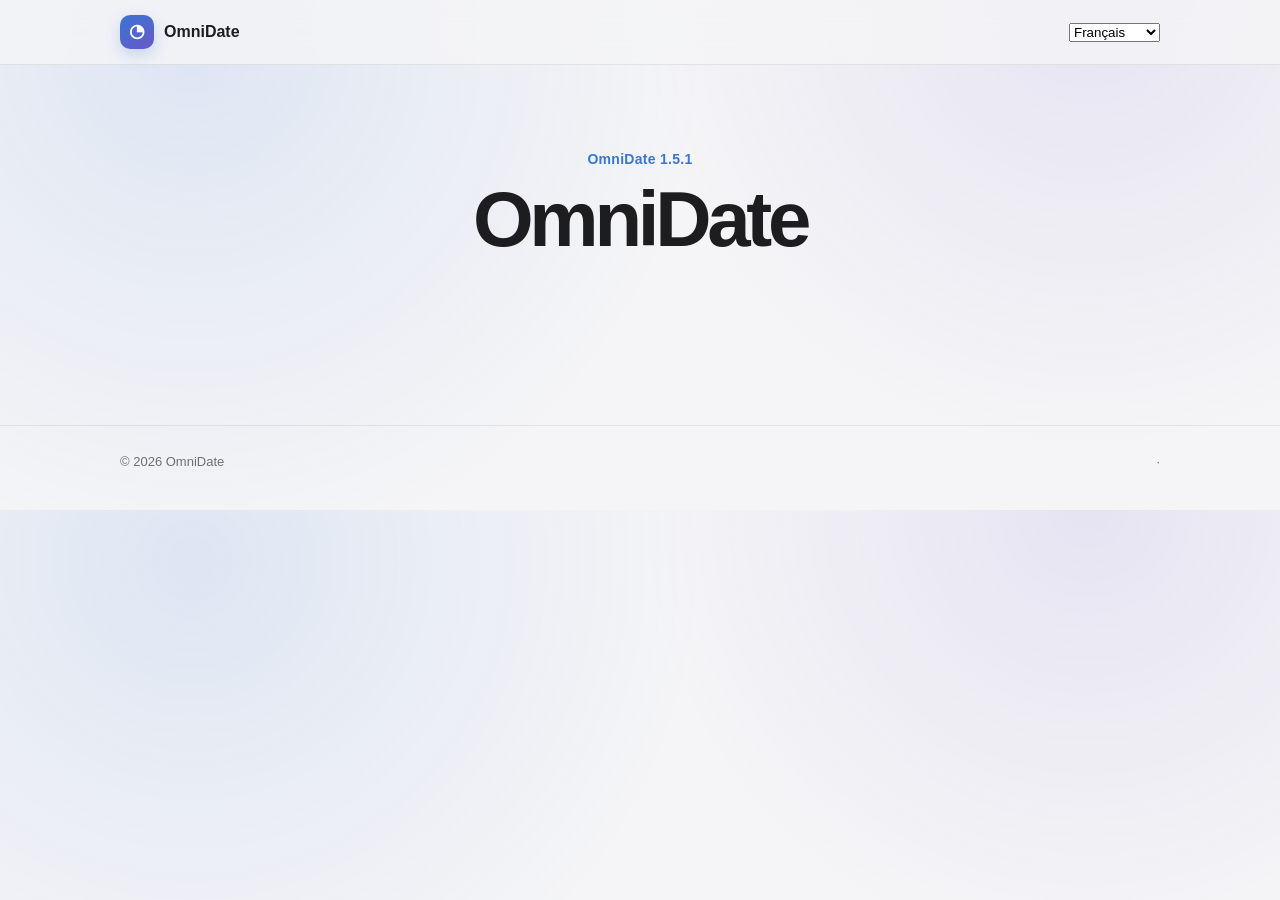
==== commit 83a0a18d: "Add files via upload Version 1.5.1" ====
--- a/index.html
+++ b/index.html
@@ -1,65 +1 @@
-<!doctype html>
-<html lang="fr">
-<head>
-  <meta charset="utf-8">
-  <meta name="viewport" content="width=device-width, initial-scale=1">
-  <meta name="description" content="OmniDate 1.5 — calendriers, Soleil, Lune, histoire, éclipses, pluies de météores, planètes, orbite terrestre et comètes remarquables.">
-  <title>OmniDate</title>
-  <link rel="stylesheet" href="styles.css">
-</head>
-<body>
-<header><div class="wrap"><nav aria-label="Navigation principale">
-  <a class="brand" href="index.html"><span class="logo">◔</span><span>OmniDate</span></a>
-  <a class="navlink active" href="index.html"><span data-lang="fr">Accueil</span><span data-lang="en">Home</span></a>
-  <a class="navlink" href="support.html">Support</a>
-  <a class="navlink" href="privacy.html"><span data-lang="fr">Confidentialité</span><span data-lang="en">Privacy</span></a>
-  <button id="langButton" class="lang" type="button" aria-label="Changer de langue">EN</button>
-</nav></div></header>
-
-<main>
-<section class="hero wrap">
-  <div class="eyebrow">OmniDate 1.5</div>
-  <h1>OmniDate</h1>
-  <p class="lead" data-lang="fr">Explorez chaque date à travers les calendriers, le Soleil, la Lune, l’histoire et l’astronomie. OmniDate 1.5 enrichit fortement les événements astronomiques avec les pluies de météores, les configurations planétaires, l’orbite terrestre, les comètes remarquables et de nouvelles représentations des éclipses passées et futures.</p>
-  <p class="lead" data-lang="en">Explore every date through calendars, the Sun, the Moon, history and astronomy. OmniDate 1.5 greatly expands astronomical events with meteor showers, planetary configurations, Earth-orbit events, notable comets and new visualisations of both past and future eclipses.</p>
-  <div class="pills">
-    <span class="pill">iPhone · iPad · Apple Watch</span>
-    <span class="pill"><span data-lang="fr">15 langues</span><span data-lang="en">15 languages</span></span>
-    <span class="pill"><span data-lang="fr">≈ 20 000 événements historiques</span><span data-lang="en">≈ 20,000 historical events</span></span>
-    <span class="pill"><span data-lang="fr">Éclipses passées et futures</span><span data-lang="en">Past and future eclipses</span></span>
-    <span class="pill"><span data-lang="fr">Pluies de météores</span><span data-lang="en">Meteor showers</span></span>
-    <span class="pill"><span data-lang="fr">Comètes remarquables</span><span data-lang="en">Notable comets</span></span>
-  </div>
-</section>
-
-<section class="wrap grid">
-  <article class="card"><div class="icon">◫</div><h2 data-lang="fr">Une date, plusieurs calendriers</h2><h2 data-lang="en">One date, multiple calendars</h2><p data-lang="fr">Comparez instantanément une même journée dans les calendriers grégorien, julien, républicain français, chinois, hébraïque, islamique, persan, bouddhiste, japonais et ISO 8601.</p><p data-lang="en">Instantly compare the same day across Gregorian, Julian, French Republican, Chinese, Hebrew, Islamic, Persian, Buddhist, Japanese and ISO 8601 calendars.</p></article>
-
-  <article class="card"><div class="icon">⌛</div><h2 data-lang="fr">Que s’est-il passé à cette date ?</h2><h2 data-lang="en">What happened on this date?</h2><p data-lang="fr">Explorez une base locale d’environ 20 000 événements historiques. Filtrez par catégories, ouvrez un événement pour en consulter les détails et les sources, puis parcourez les événements d’un jour à l’autre.</p><p data-lang="en">Explore a local database of about 20,000 historical events. Filter by category, open an event to view details and sources, then browse events day by day.</p></article>
-
-  <article class="card"><div class="icon">◴</div><h2 data-lang="fr">Événements astronomiques à venir</h2><h2 data-lang="en">Upcoming astronomical events</h2><p data-lang="fr">Retrouvez les saisons, phases lunaires, périgées, apogées, superlunes, éclipses, changements d’heure, pluies de météores, rapprochements planétaires, oppositions, élongations, périhélie, aphélie et passages de comètes remarquables.</p><p data-lang="en">View seasons, Moon phases, perigees, apogees, supermoons, eclipses, civil-time changes, meteor showers, planetary conjunctions, oppositions, elongations, perihelion, aphelion and notable comet passages.</p></article>
-
-  <article class="card"><div class="icon">☄</div><h2 data-lang="fr">Pluies de météores</h2><h2 data-lang="en">Meteor showers</h2><p data-lang="fr">Pour les principales pluies de météores, visualisez les conditions géométriques d’observation sur une carte et examinez le potentiel depuis le lieu sélectionné.</p><p data-lang="en">For major meteor showers, visualise geometric observing conditions on a map and examine the observing potential from the selected location.</p></article>
-
-  <article class="card"><div class="icon">◉</div><h2 data-lang="fr">Éclipses dans le temps et l’espace</h2><h2 data-lang="en">Eclipses across time and space</h2><p data-lang="fr">Explorez les éclipses solaires et lunaires, futures comme passées. Les cartes dédiées montrent les zones de visibilité et, selon le phénomène, la trajectoire, les limites et les circonstances locales.</p><p data-lang="en">Explore solar and lunar eclipses, both future and historical. Dedicated maps show visibility areas and, depending on the event, the path, boundaries and local circumstances.</p></article>
-
-  <article class="card"><div class="icon">☾</div><h2 data-lang="fr">Lune et événements lunaires</h2><h2 data-lang="en">Moon and lunar events</h2><p data-lang="fr">Phase lunaire, illumination, âge de la Lune, distance Terre-Lune, lever et coucher, altitude, azimut et prochains événements lunaires.</p><p data-lang="en">Moon phase, illumination, Moon age, Earth-Moon distance, moonrise, moonset, altitude, azimuth and upcoming lunar events.</p></article>
-
-  <article class="card"><div class="icon">☀</div><h2 data-lang="fr">Suivez la course du Soleil</h2><h2 data-lang="en">Follow the Sun</h2><p data-lang="fr">Lever et coucher du Soleil, midi solaire, durée du jour, progression de la journée ou de la nuit et crépuscules civil, nautique et astronomique.</p><p data-lang="en">Sunrise, sunset, solar noon, day length, daytime or nighttime progress, plus civil, nautical and astronomical twilight.</p></article>
-
-  <article class="card"><div class="icon">✦</div><h2 data-lang="fr">Éphéméride et astrologie</h2><h2 data-lang="en">Ephemeris and astrology</h2><p data-lang="fr">Retrouvez les fêtes de prénoms, dictons et journées internationales disponibles, ainsi que les informations astrologiques proposées par OmniDate.</p><p data-lang="en">View available name days, traditional sayings and international observances, together with the astrology information provided by OmniDate.</p></article>
-
-  <article class="card"><div class="icon">▤</div><h2 data-lang="fr">Fiches de date en PDF</h2><h2 data-lang="en">PDF date sheets</h2><p data-lang="fr">Créez une fiche à partir d’une date, d’une heure et d’un lieu. Réunissez calendriers, Soleil, Lune, éphéméride et astrologie, puis enregistrez ou partagez le résultat en PDF.</p><p data-lang="en">Create a date sheet from a date, time and place. Bring together calendars, Sun, Moon, ephemeris and astrology, then save or share the result as a PDF.</p></article>
-
-  <article class="card"><div class="icon">★</div><h2 data-lang="fr">Dates favorites</h2><h2 data-lang="en">Favourite dates</h2><p data-lang="fr">Enregistrez vos dates importantes, retrouvez-les rapidement et activez si vous le souhaitez une notification annuelle.</p><p data-lang="en">Save important dates, return to them quickly and optionally enable an annual notification.</p></article>
-
-  <article class="card"><div class="icon">▦</div><h2 data-lang="fr">Widgets personnalisables</h2><h2 data-lang="en">Customisable widgets</h2><p data-lang="fr">Configurez les widgets d’écran d’accueil et d’écran verrouillé pour afficher les calendriers et informations qui vous intéressent.</p><p data-lang="en">Configure Home Screen and Lock Screen widgets to display the calendars and information that matter to you.</p></article>
-
-  <article class="card"><div class="icon">⌚</div><h2>Apple Watch</h2><p data-lang="fr">Retrouvez les informations essentielles d’OmniDate au poignet et utilisez les complications dédiées.</p><p data-lang="en">Access essential OmniDate information on your wrist and use dedicated complications.</p></article>
-</section>
-</main>
-
-<footer><div class="wrap footerrow"><span>© 2026 OmniDate</span><span><a href="support.html">Support</a> · <a href="privacy.html"><span data-lang="fr">Confidentialité</span><span data-lang="en">Privacy</span></a></span></div></footer>
-<script src="site.js"></script>
-</body>
-</html>
+<!doctype html><html lang="fr"><head><meta charset="utf-8"><meta name="viewport" content="width=device-width,initial-scale=1"><meta name="description" content="OmniDate"><title>OmniDate</title><link rel="stylesheet" href="styles.css"></head><body><header><div class="wrap"><nav aria-label="Navigation"><a class="brand" href="index.html"><span class="logo">◔</span><span>OmniDate</span></a><a id="navHome" class="navlink active" href="index.html"></a><a id="navSupport" class="navlink " href="support.html"></a><a id="navPrivacy" class="navlink " href="privacy.html"></a><select id="langSelect" class="langselect" aria-label="Language"><option value="fr">Français</option><option value="en">English</option><option value="de">Deutsch</option><option value="es">Español</option><option value="it">Italiano</option><option value="pt">Português</option><option value="nl">Nederlands</option><option value="pl">Polski</option><option value="zh-Hans">简体中文</option><option value="zh-Hant">繁體中文</option><option value="ja">日本語</option><option value="ko">한국어</option><option value="ar">العربية</option><option value="hi">हिन्दी</option><option value="tr">Türkçe</option></select></nav></div></header><main><section class="hero wrap"><div class="eyebrow">OmniDate 1.5.1</div><h1>OmniDate</h1><p id="lead" class="lead"></p><div id="pills" class="pills"></div></section><section id="cards" class="wrap grid"></section></main><footer><div class="wrap footerrow"><span>© 2026 OmniDate</span><span><a id="footSupport" href="support.html"></a> · <a id="footPrivacy" href="privacy.html"></a></span></div></footer><script>window.renderPage=function(x){document.getElementById("lead").textContent=x.home.lead;document.getElementById("pills").innerHTML="<span class=\"pill\">iPhone · iPad · Apple Watch</span>"+x.home.pills.map(v=>`<span class=\"pill\">${v}</span>`).join("");document.getElementById("cards").innerHTML=x.home.cards.map((c,i)=>`<article class=\"card\"><div class=\"icon\">${icons[i]||""}</div><h2>${c[0]}</h2><p>${c[1]}</p></article>`).join("");};const icons=["\u25eb", "\u231b", "\u25f4", "\u2604", "\u25c9", "\u263e", "\u2600", "\u2726", "\u25a4", "\u2605", "\u25a6", "\u231a"];</script><script src="site.js"></script></body></html>
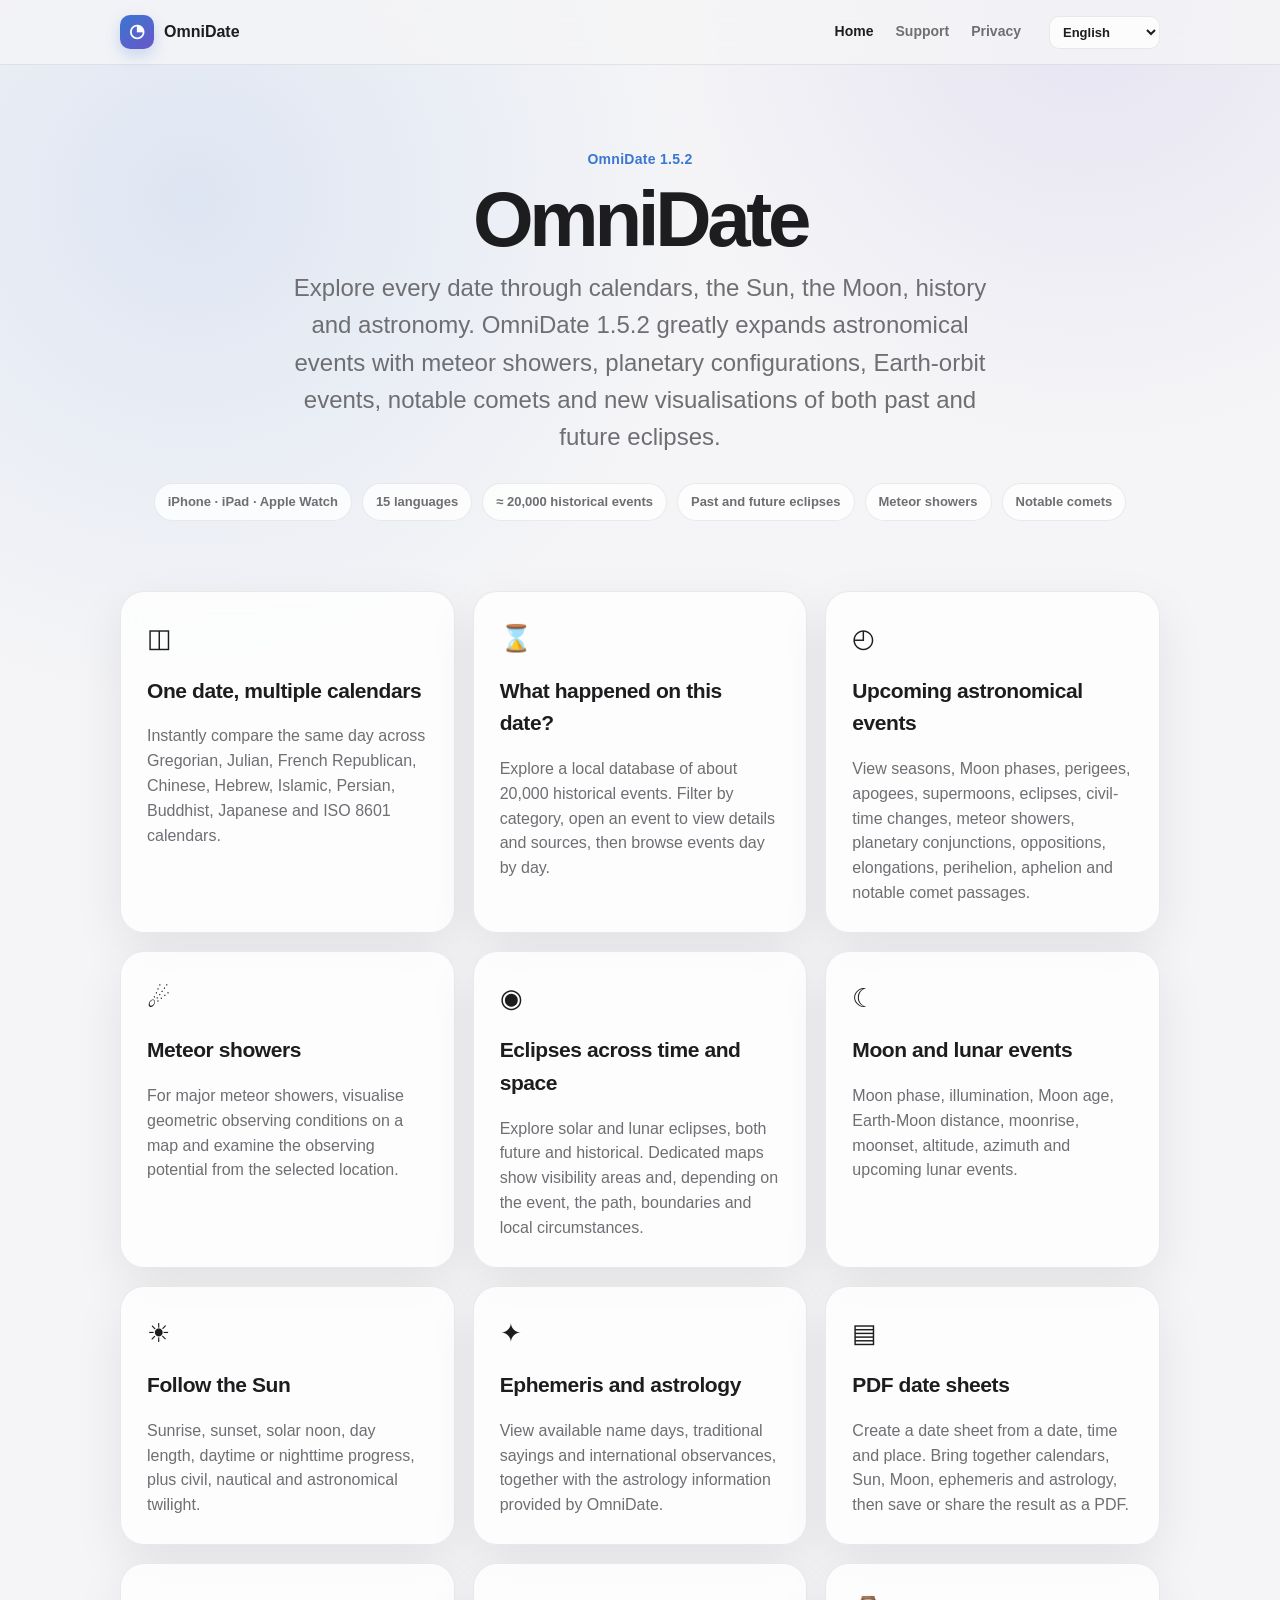
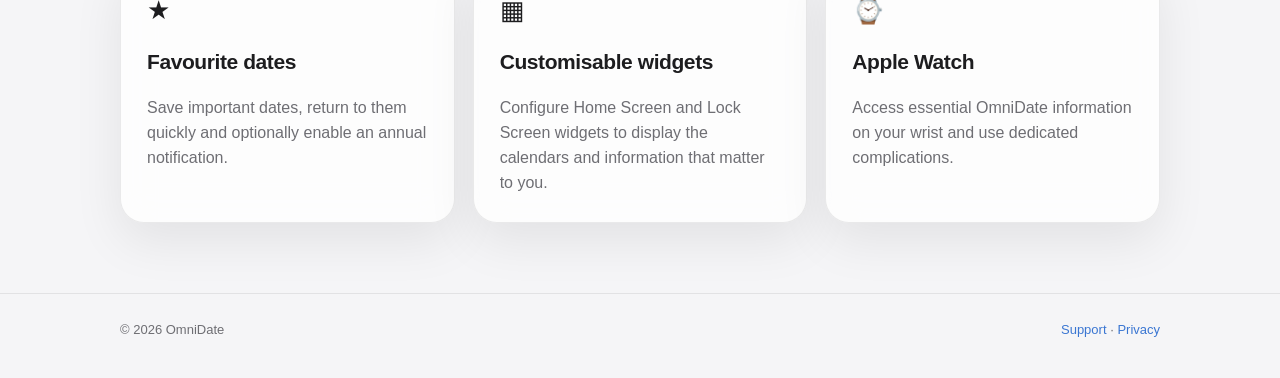
==== commit a73e411c: "Add files via upload" ====
--- a/index.html
+++ b/index.html
@@ -1 +1 @@
-<!doctype html><html lang="fr"><head><meta charset="utf-8"><meta name="viewport" content="width=device-width,initial-scale=1"><meta name="description" content="OmniDate"><title>OmniDate</title><link rel="stylesheet" href="styles.css"></head><body><header><div class="wrap"><nav aria-label="Navigation"><a class="brand" href="index.html"><span class="logo">◔</span><span>OmniDate</span></a><a id="navHome" class="navlink active" href="index.html"></a><a id="navSupport" class="navlink " href="support.html"></a><a id="navPrivacy" class="navlink " href="privacy.html"></a><select id="langSelect" class="langselect" aria-label="Language"><option value="fr">Français</option><option value="en">English</option><option value="de">Deutsch</option><option value="es">Español</option><option value="it">Italiano</option><option value="pt">Português</option><option value="nl">Nederlands</option><option value="pl">Polski</option><option value="zh-Hans">简体中文</option><option value="zh-Hant">繁體中文</option><option value="ja">日本語</option><option value="ko">한국어</option><option value="ar">العربية</option><option value="hi">हिन्दी</option><option value="tr">Türkçe</option></select></nav></div></header><main><section class="hero wrap"><div class="eyebrow">OmniDate 1.5.1</div><h1>OmniDate</h1><p id="lead" class="lead"></p><div id="pills" class="pills"></div></section><section id="cards" class="wrap grid"></section></main><footer><div class="wrap footerrow"><span>© 2026 OmniDate</span><span><a id="footSupport" href="support.html"></a> · <a id="footPrivacy" href="privacy.html"></a></span></div></footer><script>window.renderPage=function(x){document.getElementById("lead").textContent=x.home.lead;document.getElementById("pills").innerHTML="<span class=\"pill\">iPhone · iPad · Apple Watch</span>"+x.home.pills.map(v=>`<span class=\"pill\">${v}</span>`).join("");document.getElementById("cards").innerHTML=x.home.cards.map((c,i)=>`<article class=\"card\"><div class=\"icon\">${icons[i]||""}</div><h2>${c[0]}</h2><p>${c[1]}</p></article>`).join("");};const icons=["\u25eb", "\u231b", "\u25f4", "\u2604", "\u25c9", "\u263e", "\u2600", "\u2726", "\u25a4", "\u2605", "\u25a6", "\u231a"];</script><script src="site.js"></script></body></html>+<!doctype html><html lang="fr"><head><meta charset="utf-8"><meta name="viewport" content="width=device-width,initial-scale=1"><meta name="description" content="OmniDate"><title>OmniDate</title><link rel="stylesheet" href="styles.css"></head><body><header><div class="wrap"><nav aria-label="Navigation"><a class="brand" href="index.html"><span class="logo">◔</span><span>OmniDate</span></a><a id="navHome" class="navlink active" href="index.html"></a><a id="navSupport" class="navlink " href="support.html"></a><a id="navPrivacy" class="navlink " href="privacy.html"></a><select id="langSelect" class="langselect" aria-label="Language"><option value="fr">Français</option><option value="en">English</option><option value="de">Deutsch</option><option value="es">Español</option><option value="it">Italiano</option><option value="pt">Português</option><option value="nl">Nederlands</option><option value="pl">Polski</option><option value="zh-Hans">简体中文</option><option value="zh-Hant">繁體中文</option><option value="ja">日本語</option><option value="ko">한국어</option><option value="ar">العربية</option><option value="hi">हिन्दी</option><option value="tr">Türkçe</option></select></nav></div></header><main><section class="hero wrap"><div class="eyebrow">OmniDate 1.5.2</div><h1>OmniDate</h1><p id="lead" class="lead"></p><div id="pills" class="pills"></div></section><section id="cards" class="wrap grid"></section></main><footer><div class="wrap footerrow"><span>© 2026 OmniDate</span><span><a id="footSupport" href="support.html"></a> · <a id="footPrivacy" href="privacy.html"></a></span></div></footer><script>window.renderPage=function(x){document.getElementById("lead").textContent=x.home.lead;document.getElementById("pills").innerHTML="<span class=\"pill\">iPhone · iPad · Apple Watch</span>"+x.home.pills.map(v=>`<span class=\"pill\">${v}</span>`).join("");document.getElementById("cards").innerHTML=x.home.cards.map((c,i)=>`<article class=\"card\"><div class=\"icon\">${icons[i]||""}</div><h2>${c[0]}</h2><p>${c[1]}</p></article>`).join("");};const icons=["\u25eb", "\u231b", "\u25f4", "\u2604", "\u25c9", "\u263e", "\u2600", "\u2726", "\u25a4", "\u2605", "\u25a6", "\u231a"];</script><script src="site.js"></script></body></html>
--- a/styles.css
+++ b/styles.css
@@ -9,248 +9,60 @@
   --accent2: #6957c8;
   --shadow: 0 18px 50px rgba(0,0,0,.08);
 }
-
 @media (prefers-color-scheme: dark) {
-  :root {
-    --bg: #0d0d0f;
-    --card: rgba(28,28,30,.82);
-    --text: #f5f5f7;
-    --muted: #a1a1a6;
-    --line: rgba(255,255,255,.10);
-    --shadow: 0 18px 50px rgba(0,0,0,.30);
-  }
+  :root { --bg:#0d0d0f; --card:rgba(28,28,30,.82); --text:#f5f5f7; --muted:#a1a1a6; --line:rgba(255,255,255,.10); --shadow:0 18px 50px rgba(0,0,0,.30); }
 }
-
 * { box-sizing: border-box; }
-
 html { scroll-behavior: smooth; }
-
 body {
   margin: 0;
   font-family: -apple-system, BlinkMacSystemFont, "Segoe UI", Roboto, Helvetica, Arial, sans-serif;
   color: var(--text);
-  background:
-    radial-gradient(circle at 15% 10%, rgba(58,118,210,.12), transparent 32rem),
-    radial-gradient(circle at 85% 0%, rgba(105,87,200,.11), transparent 28rem),
-    var(--bg);
+  background: radial-gradient(circle at 15% 10%, rgba(58,118,210,.12), transparent 32rem), radial-gradient(circle at 85% 0%, rgba(105,87,200,.11), transparent 28rem), var(--bg);
   line-height: 1.55;
 }
-
 a { color: var(--accent); text-decoration: none; }
 a:hover { text-decoration: underline; }
-
-.wrap {
-  width: min(1040px, calc(100% - 40px));
-  margin: 0 auto;
-}
-
-header {
-  position: sticky;
-  top: 0;
-  z-index: 20;
-  backdrop-filter: blur(18px);
-  -webkit-backdrop-filter: blur(18px);
-  background: color-mix(in srgb, var(--bg) 78%, transparent);
-  border-bottom: 1px solid var(--line);
-}
-
-nav {
-  min-height: 64px;
-  display: flex;
-  align-items: center;
-  gap: 22px;
-}
-
-.brand {
-  display: inline-flex;
-  align-items: center;
-  gap: 10px;
-  margin-right: auto;
-  font-weight: 700;
-  color: var(--text);
-}
-
+.wrap { width: min(1040px, calc(100% - 40px)); margin: 0 auto; }
+header { position: sticky; top: 0; z-index: 20; backdrop-filter: blur(18px); -webkit-backdrop-filter: blur(18px); background: color-mix(in srgb, var(--bg) 78%, transparent); border-bottom: 1px solid var(--line); }
+nav { min-height: 64px; display: flex; align-items: center; gap: 22px; }
+.brand { display: inline-flex; align-items: center; gap: 10px; margin-right: auto; font-weight: 700; color: var(--text); }
 .brand:hover { text-decoration: none; }
-
-.logo {
-  width: 34px;
-  height: 34px;
-  border-radius: 10px;
-  display: grid;
-  place-items: center;
-  background: linear-gradient(145deg, var(--accent), var(--accent2));
-  color: white;
-  box-shadow: 0 6px 16px rgba(58,118,210,.24);
-  font-size: 18px;
-}
-
-.navlink {
-  color: var(--muted);
-  font-size: 14px;
-  font-weight: 600;
-}
-
+.logo { width: 34px; height: 34px; border-radius: 10px; display: grid; place-items: center; background: linear-gradient(145deg, var(--accent), var(--accent2)); color: white; box-shadow: 0 6px 16px rgba(58,118,210,.24); font-size: 18px; }
+.navlink { color: var(--muted); font-size: 14px; font-weight: 600; }
 .navlink.active { color: var(--text); }
-
-.hero {
-  padding: 84px 0 50px;
-  text-align: center;
-}
-
-.eyebrow {
-  color: var(--accent);
-  font-weight: 700;
-  letter-spacing: .02em;
-  font-size: 14px;
-}
-
-h1 {
-  margin: 10px 0 12px;
-  font-size: clamp(46px, 8vw, 78px);
-  line-height: .98;
-  letter-spacing: -.055em;
-}
-
-.lead {
-  width: min(720px, 100%);
-  margin: 0 auto;
-  color: var(--muted);
-  font-size: clamp(19px, 2.4vw, 24px);
-}
-
-.pills {
-  margin-top: 28px;
-  display: flex;
-  flex-wrap: wrap;
-  gap: 10px;
-  justify-content: center;
-}
-
-.pill {
-  border: 1px solid var(--line);
-  background: var(--card);
-  border-radius: 999px;
-  padding: 8px 13px;
-  color: var(--muted);
-  font-size: 13px;
-  font-weight: 600;
-}
-
-.grid {
-  display: grid;
-  grid-template-columns: repeat(3, 1fr);
-  gap: 18px;
-  padding: 20px 0 70px;
-}
-
-.card {
-  border: 1px solid var(--line);
-  background: var(--card);
-  border-radius: 24px;
-  padding: 26px;
-  box-shadow: var(--shadow);
-  backdrop-filter: blur(16px);
-  -webkit-backdrop-filter: blur(16px);
-}
-
+.langselect { margin-left: 6px; border: 1px solid var(--line); background: var(--card); color: var(--text); border-radius: 10px; padding: 7px 9px; font: inherit; font-size: 13px; font-weight: 700; max-width: 150px; }
+.hero { padding: 84px 0 50px; text-align: center; }
+.eyebrow { color: var(--accent); font-weight: 700; letter-spacing: .02em; font-size: 14px; }
+h1 { margin: 10px 0 12px; font-size: clamp(46px, 8vw, 78px); line-height: .98; letter-spacing: -.055em; }
+.lead { width: min(720px, 100%); margin: 0 auto; color: var(--muted); font-size: clamp(19px, 2.4vw, 24px); }
+.pills { margin-top: 28px; display: flex; flex-wrap: wrap; gap: 10px; justify-content: center; }
+.pill { border: 1px solid var(--line); background: var(--card); border-radius: 999px; padding: 8px 13px; color: var(--muted); font-size: 13px; font-weight: 600; }
+.grid { display: grid; grid-template-columns: repeat(3, 1fr); gap: 18px; padding: 20px 0 70px; }
+.card { border: 1px solid var(--line); background: var(--card); border-radius: 24px; padding: 26px; box-shadow: var(--shadow); backdrop-filter: blur(16px); -webkit-backdrop-filter: blur(16px); }
 .card h2, .content h1, .content h2 { letter-spacing: -.02em; }
 .card h2 { margin-top: 0; font-size: 21px; }
 .card p { margin-bottom: 0; color: var(--muted); }
-
-.icon {
-  font-size: 26px;
-  margin-bottom: 16px;
-}
-
-.content {
-  width: min(820px, calc(100% - 40px));
-  margin: 58px auto 80px;
-}
-
-.content h1 {
-  font-size: clamp(38px, 6vw, 56px);
-  margin-bottom: 12px;
-}
-
-.content h2 {
-  margin-top: 38px;
-  font-size: 24px;
-}
-
-.content p, .content li {
-  color: var(--muted);
-}
-
-.notice {
-  margin: 24px 0;
-  padding: 18px 20px;
-  border-left: 4px solid var(--accent);
-  background: var(--card);
-  border-radius: 0 16px 16px 0;
-}
-
-.actions {
-  display: flex;
-  flex-wrap: wrap;
-  gap: 12px;
-  margin: 28px 0;
-}
-
-.button {
-  display: inline-flex;
-  align-items: center;
-  justify-content: center;
-  padding: 11px 16px;
-  border-radius: 12px;
-  background: var(--accent);
-  color: white;
-  font-weight: 700;
-}
-
-.button.secondary {
-  color: var(--text);
-  background: var(--card);
-  border: 1px solid var(--line);
-}
-
+.icon { font-size: 26px; margin-bottom: 16px; }
+.content { width: min(820px, calc(100% - 40px)); margin: 58px auto 80px; }
+.content h1 { font-size: clamp(38px, 6vw, 56px); margin-bottom: 12px; }
+.content h2 { margin-top: 38px; font-size: 24px; }
+.content p, .content li { color: var(--muted); }
+.notice { margin: 24px 0; padding: 18px 20px; border-left: 4px solid var(--accent); background: var(--card); border-radius: 0 16px 16px 0; }
+.actions { display: flex; flex-wrap: wrap; gap: 12px; margin: 28px 0; }
+.button { display: inline-flex; align-items: center; justify-content: center; padding: 11px 16px; border-radius: 12px; background: var(--accent); color: white; font-weight: 700; }
+.button.secondary { color: var(--text); background: var(--card); border: 1px solid var(--line); }
 .button:hover { text-decoration: none; filter: brightness(.98); }
-
-.lang {
-  margin-left: 6px;
-  border: 1px solid var(--line);
-  background: var(--card);
-  color: var(--text);
-  border-radius: 10px;
-  padding: 6px 9px;
-  font: inherit;
-  font-size: 13px;
-  font-weight: 700;
-  cursor: pointer;
-}
-
-[data-lang="en"] { display: none; }
-body.en [data-lang="fr"] { display: none; }
-body.en [data-lang="en"] { display: block; }
-body.en span[data-lang="en"], body.en a[data-lang="en"] { display: inline; }
-
-footer {
-  border-top: 1px solid var(--line);
-  color: var(--muted);
-  font-size: 13px;
-  padding: 26px 0 38px;
-}
-
-.footerrow {
-  display: flex;
-  justify-content: space-between;
-  gap: 18px;
-  flex-wrap: wrap;
-}
-
+footer { border-top: 1px solid var(--line); color: var(--muted); font-size: 13px; padding: 26px 0 38px; }
+.footerrow { display: flex; justify-content: space-between; gap: 18px; flex-wrap: wrap; }
+html[dir="rtl"] body { text-align: right; }
+html[dir="rtl"] .brand { margin-right: 0; margin-left: auto; }
+html[dir="rtl"] .notice { border-left: 0; border-right: 4px solid var(--accent); border-radius: 16px 0 0 16px; }
 @media (max-width: 760px) {
   nav { gap: 12px; }
   .navlink { display: none; }
   .grid { grid-template-columns: 1fr; }
   .hero { padding-top: 58px; }
   .card { padding: 22px; }
+  .langselect { max-width: 130px; }
 }
